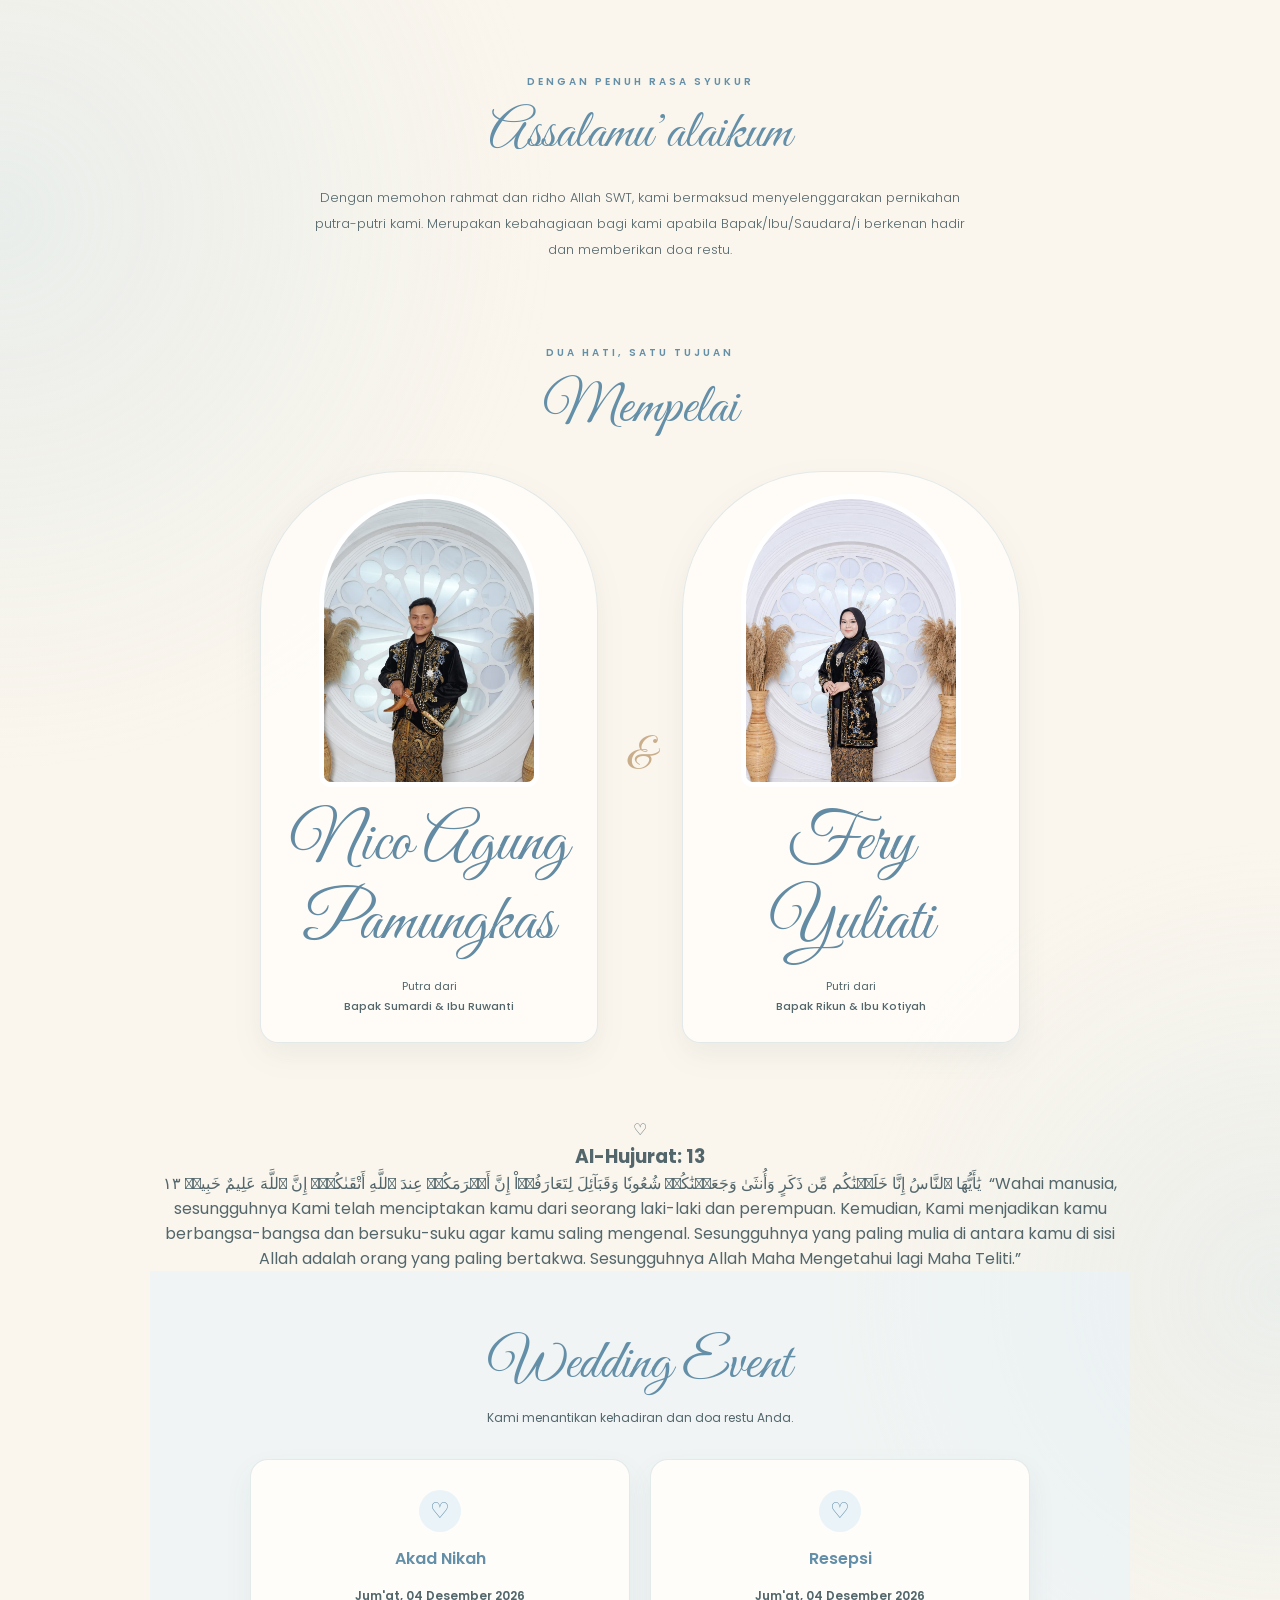
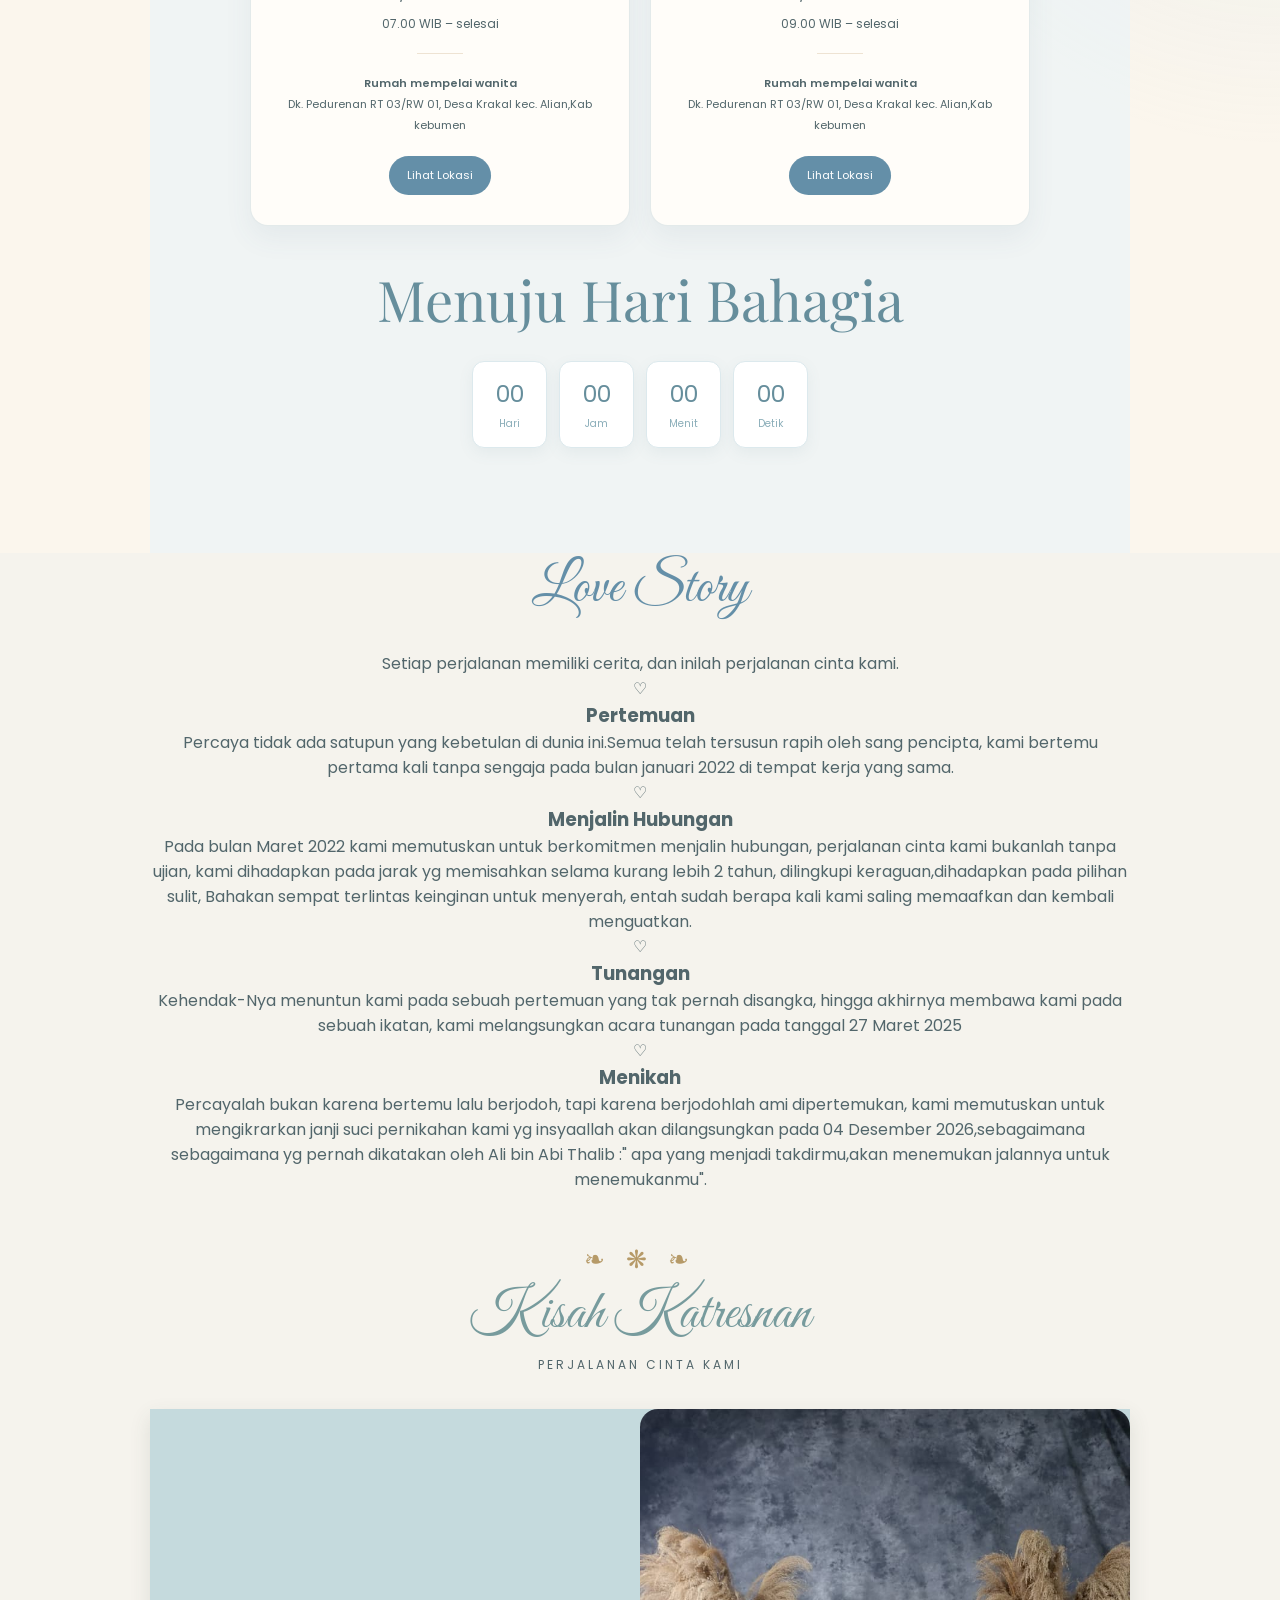
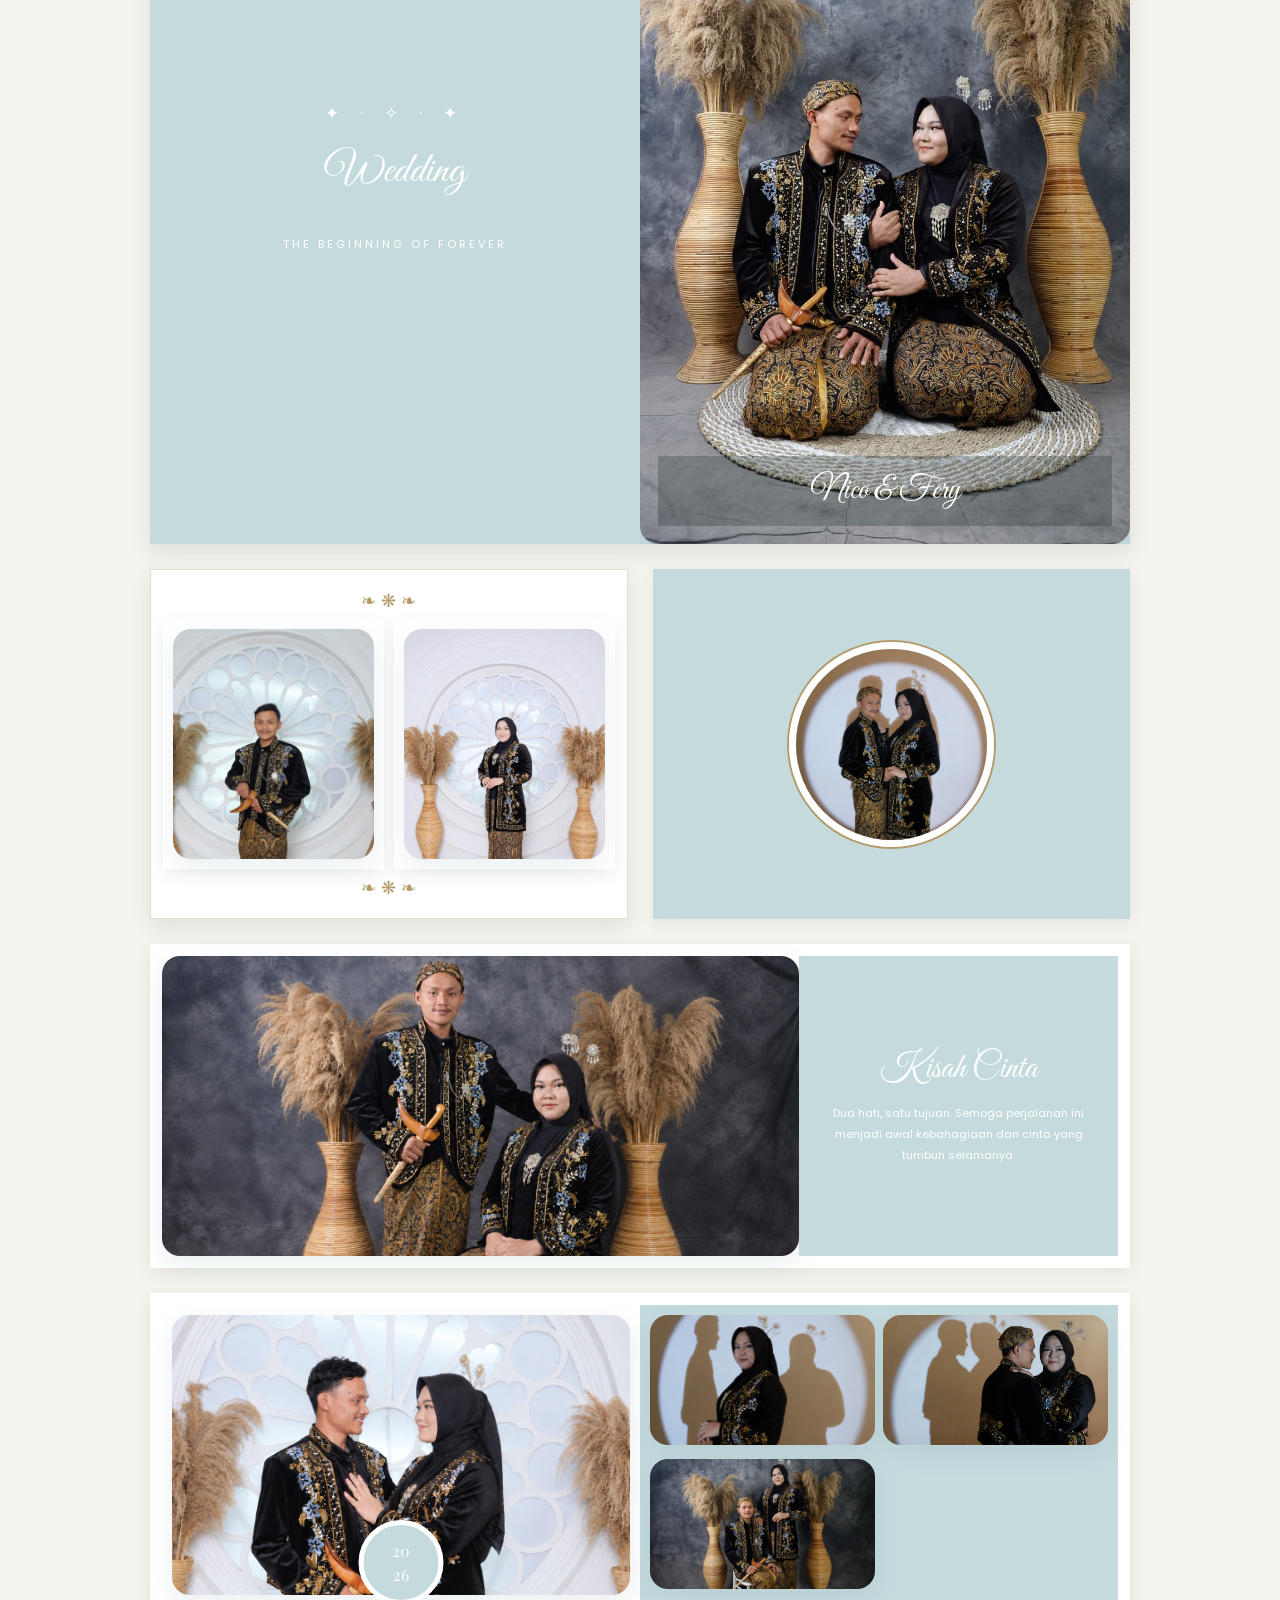
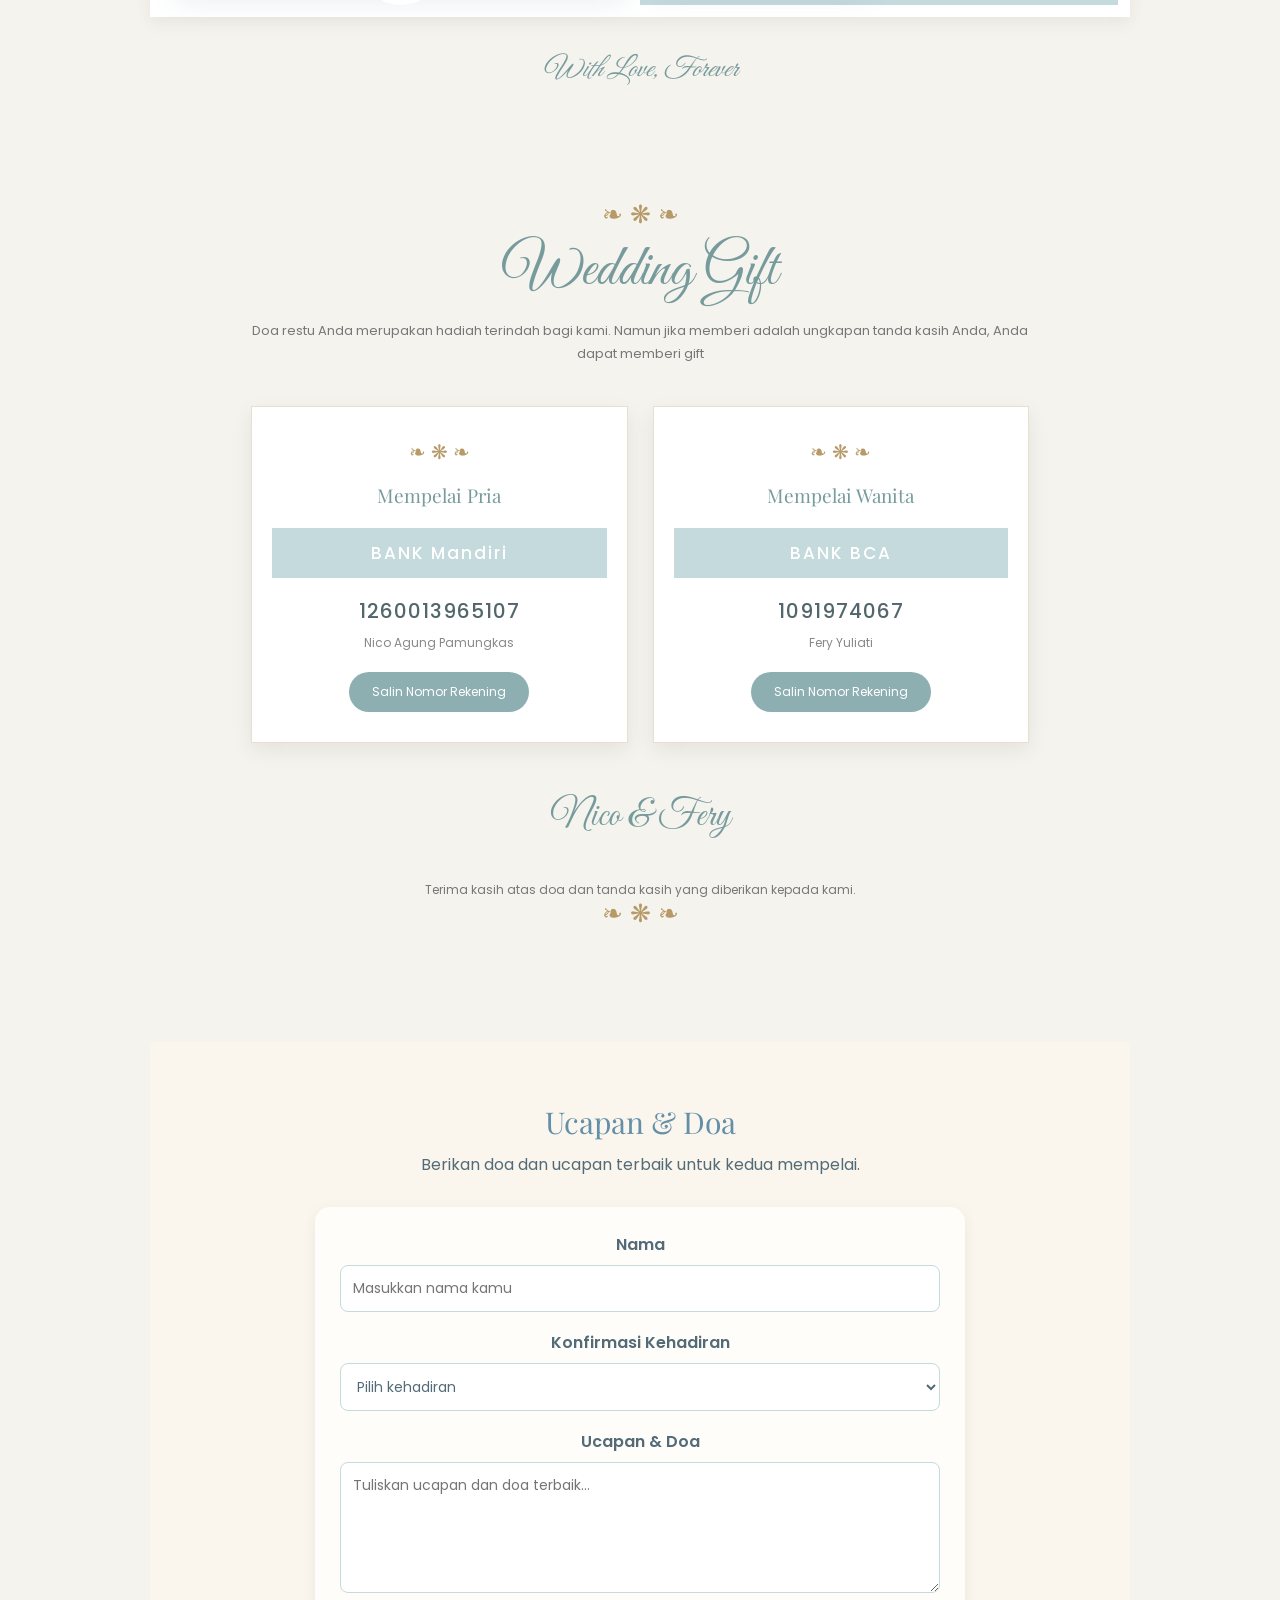
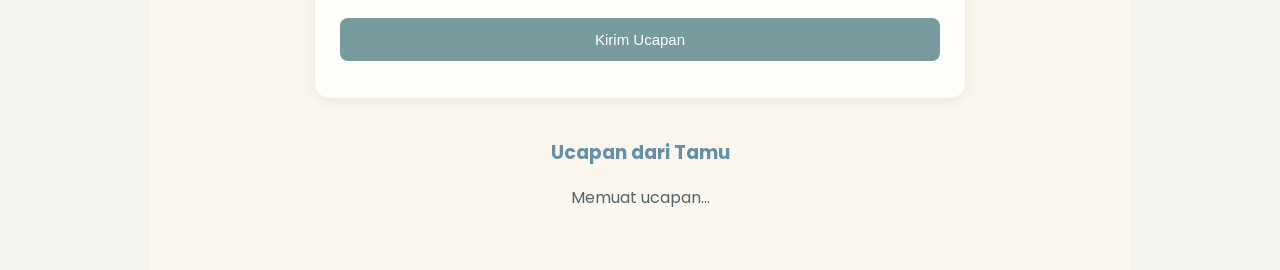
==== halaman-kedua.html @ 581baa86 "Update halaman-kedua.html" ====
<!DOCTYPE html>
<html lang="id">
<head>
  <meta charset="UTF-8">
  <meta name="viewport" content="width=device-width, initial-scale=1.0">
  <title>Detail Pernikahan | Nico & Fery</title>

  <link rel="preconnect" href="https://fonts.googleapis.com">
  <link rel="preconnect" href="https://fonts.gstatic.com" crossorigin>
  <link href="https://fonts.googleapis.com/css2?family=Great+Vibes&family=Montserrat:wght@300;400;500;600&display=swap" rel="stylesheet">

  <link rel="stylesheet" href="style.css">
  </head>
  <body>
<main class="details-page">
    <section class="intro section-card">
      <p class="eyebrow">DENGAN PENUH RASA SYUKUR</p>
      <h1>Assalamu’alaikum</h1>
      <p class="intro-text">
        Dengan memohon rahmat dan ridho Allah SWT, kami bermaksud
        menyelenggarakan pernikahan putra-putri kami. Merupakan kebahagiaan
        bagi kami apabila Bapak/Ibu/Saudara/i berkenan hadir dan memberikan doa restu.
      </p>
    </section>
    <!-- Profil mempelai -->
    <section class="couple-section">
      <p class="eyebrow">DUA HATI, SATU TUJUAN</p>
      <h2>Mempelai</h2>

      <div class="couple-grid">
        <article class="person-card">
          <img class="person-photo" src="foto-1.jpeg" alt="Foto mempelai wanita">
          <h1 class="couple-title fade-in">
              Nico Agung Pamungkas
          </h1>
          <p class="parents">Putra dari<br><strong>Bapak Sumardi &amp; Ibu Ruwanti</strong></p>
        </article>

        <div class="ampersand" aria-hidden="true">&amp;</div>

        <article class="person-card">
          <img class="person-photo" src="foto-2.jpeg" alt="Foto mempelai wanita">
          <h1 class="couple-title fade-in">
              Fery Yuliati
          </h1>
          <p class="parents">Putri dari<br><strong>Bapak Rikun &amp; Ibu Kotiyah</strong></p>
        </article>
      </div>
    </section>
    <section>
      <div class="story-dot">♡</div>
      <div class="story-content">
        <h3>Al-Hujurat: 13</h3>
        <p>
          يَٰأَيُّهَا ٱلنَّاسُ إِنَّا خَلَقۡنَٰكُم مِّن ذَكَرٍ وَأُنثَىٰ وَجَعَلۡنَٰكُمۡ شُعُوبٗا وَقَبَآئِلَ لِتَعَارَفُوۚاْ إِنَّ أَكۡرَمَكُمۡ عِندَ ٱللَّهِ أَتْقَىٰكُمۡۚ إِنَّ ٱللَّهَ عَلِيمٌ خَبِيرٞ ١٣
        ￼
          “Wahai manusia, sesungguhnya Kami telah menciptakan kamu
          dari seorang laki-laki dan perempuan. Kemudian, Kami menjadikan kamu 
          berbangsa-bangsa dan bersuku-suku agar kamu saling mengenal. 
          Sesungguhnya yang paling mulia di antara kamu di sisi Allah
          adalah orang yang paling bertakwa.
          Sesungguhnya Allah Maha Mengetahui lagi Maha Teliti.”
        </p>
      </div>
    </section>
    <!-- Jadwal acara -->
    <section class="event-section">
      <h2>Wedding Event</h2>
      <p class="section-subtitle">Kami menantikan kehadiran dan doa restu Anda.</p>

      <div class="event-grid">
        <article class="event-card">
          <div class="event-icon" aria-hidden="true">♡</div>
          <h3>Akad Nikah</h3>
          <p class="event-date">Jum'at, 04 Desember 2026</p>
          <p class="event-time">07.00 WIB – selesai</p>
          <div class="event-divider"></div>
          <p class="event-place"><strong>Rumah mempelai wanita</strong><br>Dk. Pedurenan RT 03/RW 01, Desa Krakal kec. Alian,Kab kebumen</p>
          <a class="map-button" href="https://maps.app.goo.gl/77MaAvrqvL8PcsoE9" target="_blank" rel="noopener noreferrer">Lihat Lokasi</a>
        </article>

        <article class="event-card">
          <div class="event-icon" aria-hidden="true">♡</div>
          <h3>Resepsi</h3>
          <p class="event-date">Jum'at, 04 Desember 2026</p>
          <p class="event-time">09.00 WIB – selesai</p>
          <div class="event-divider"></div>
          <p class="event-place"><strong>Rumah mempelai wanita</strong><br>Dk. Pedurenan RT 03/RW 01, Desa Krakal kec. Alian,Kab kebumen</p>
          <a class="map-button" href="https://maps.app.goo.gl/77MaAvrqvL8PcsoE9" target="_blank" rel="noopener noreferrer">Lihat Lokasi</a>
        </article>
      </div>
      
<div class="countdown-section">

    <h2>Menuju Hari Bahagia</h2>

    <div class="countdown">

        <div class="countdown-box">
            <span id="days">00</span>
            <p>Hari</p>
        </div>

        <div class="countdown-box">
            <span id="hours">00</span>
            <p>Jam</p>
        </div>

        <div class="countdown-box">
            <span id="minutes">00</span>
            <p>Menit</p>
        </div>

        <div class="countdown-box">
            <span id="seconds">00</span>
            <p>Detik</p>
        </div>

    </div>

</div>
  </main>

<div class="petal-container">
    <span class="petal">✿</span>
    <span class="petal">❀</span>
    <span class="petal">✿</span>
    <span class="petal">❀</span>
    <span class="petal">✿</span>

</div>
<!-- LOVE STORY -->
<section class="love-story-section">   
<h2>Love Story</h2>    
<p class="love-story-subtitle">
        Setiap perjalanan memiliki cerita,
        dan inilah perjalanan cinta kami.    
</p>
    <div class="love-story-timeline">
        <article class="story-item">            
<div class="story-dot">♡</div>            
<div class="story-content">                
<h3>Pertemuan</h3>                              
<p>
                    Percaya tidak ada satupun yang kebetulan
                    di dunia ini.Semua telah tersusun rapih 
                    oleh sang pencipta, kami bertemu pertama 
                    kali tanpa sengaja pada bulan januari 2022
                    di tempat kerja yang sama.
</p>            
</div>        
</article>
        <article class="story-item">            
<div class="story-dot">♡</div>            
<div class="story-content">                
<h3>Menjalin Hubungan</h3>                               
<p>
                    Pada bulan Maret 2022 kami memutuskan untuk berkomitmen
                    menjalin hubungan, perjalanan cinta kami bukanlah tanpa ujian, 
                    kami dihadapkan pada jarak yg memisahkan selama kurang lebih 2 tahun,
                    dilingkupi keraguan,dihadapkan pada pilihan sulit,
                    Bahakan sempat terlintas keinginan untuk menyerah, entah sudah berapa
                    kali kami saling memaafkan dan kembali menguatkan.
</p>            
</div>        
</article>
        <article class="story-item">            
<div class="story-dot">♡</div>            
<div class="story-content">                
<h3>Tunangan</h3>                               
<p>
                    Kehendak-Nya menuntun kami pada sebuah pertemuan yang 
                    tak pernah disangka, hingga akhirnya membawa kami pada sebuah 
                    ikatan, kami melangsungkan acara tunangan pada tanggal 27 Maret 2025
                                    
</p>            
</div>        
</article>
        <article class="story-item">            
<div class="story-dot">♡</div>            
<div class="story-content">                
<h3>Menikah</h3>                                
<p>
                    Percayalah bukan karena bertemu lalu berjodoh, tapi karena berjodohlah
                    ami dipertemukan, kami memutuskan untuk mengikrarkan janji suci pernikahan 
                    kami yg insyaallah akan dilangsungkan pada 04 Desember 2026,sebagaimana
                    sebagaimana yg pernah dikatakan oleh Ali bin Abi Thalib :" apa yang  
                    menjadi takdirmu,akan menemukan jalannya untuk menemukanmu".
</p>
</div>
</article>
</section>
    <meta charset="UTF-8">
    <meta name="viewport" content="width=device-width, initial-scale=1.0">

    <title>Galeri Pernikahan</title>

    <!-- Font -->
    <link rel="preconnect" href="https://fonts.googleapis.com">
    <link rel="preconnect" href="https://fonts.gstatic.com" crossorigin>
    <link href="https://fonts.googleapis.com/css2?family=Great+Vibes&family=Playfair+Display:wght@400;500;600&family=Poppins:wght@300;400;500&display=swap" rel="stylesheet">

    <style>
        * {
            margin: 0;
            padding: 0;
            box-sizing: border-box;
        }

        body {
            background: #f5f3ed;
            color: #52666b;
            font-family: 'Poppins', sans-serif;
        }

        .gallery-page {
            width: 100%;
            max-width: 1100px;
            margin: auto;
            padding: 55px 25px;
        }

        /* Judul halaman */

        .gallery-heading {
            text-align: center;
            margin-bottom: 35px;
        }

        .gallery-heading .ornament {
            color: #b69a68;
            font-size: 25px;
            letter-spacing: 7px;
        }

        .gallery-heading h1 {
            font-family: 'Great Vibes', cursive;
            font-size: 55px;
            font-weight: normal;
            color: #779b9d;
            margin: 8px 0;
        }

        .gallery-heading p {
            font-size: 12px;
            letter-spacing: 3px;
            text-transform: uppercase;
        }

        /* Ornamen gebyok sederhana */

        .gebyok-frame {
            position: relative;
            padding: 12px;
            background: #ffffff;
            border: 1px solid #e6ddcb;
            box-shadow: 0 8px 20px rgba(60, 70, 65, 0.10);
        }

        .gebyok-frame::before {
            content: "❧  ❋  ❧";
            display: block;
            text-align: center;
            color: #b69a68;
            padding: 5px;
            font-size: 18px;
        }

        .gebyok-frame::after {
            content: "❧  ❋  ❧";
            display: block;
            text-align: center;
            color: #b69a68;
            padding: 5px;
            font-size: 18px;
        }

        /* Bagian foto utama */

        .hero-gallery {
            display: grid;
            grid-template-columns: 1fr 1fr;
            gap: 0;
            margin-bottom: 25px;
            background: #c5dadd;
            box-shadow: 0 8px 20px rgba(60, 70, 65, 0.12);
        }

        .hero-text {
            min-height: 260px;
            padding: 30px;
            display: flex;
            flex-direction: column;
            justify-content: center;
            align-items: center;
            text-align: center;
            background: #c5dadd;
            position: relative;
            overflow: hidden;
        }

        .hero-text::before {
            content: "✦  ·  ✧  ·  ✦";
            color: white;
            font-size: 17px;
            letter-spacing: 8px;
            margin-bottom: 18px;
        }

        .hero-text h2 {
            font-family: 'Great Vibes', cursive;
            font-size: 43px;
            font-weight: normal;
            color: #ffffff;
        }

        .hero-text p {
            font-size: 11px;
            letter-spacing: 3px;
            color: #ffffff;
            margin-top: 10px;
        }

        .hero-photo {
            min-height: 260px;
            position: relative;
            overflow: hidden;
        }

        .hero-photo img {
            width: 100%;
            height: 100%;
            min-height: 260px;
            object-fit: cover;
            display: block;
        }

        .hero-photo .photo-caption {
            position: absolute;
            bottom: 18px;
            right: 18px;
            left: 18px;
            text-align: center;
            padding: 15px;
            color: white;
            background: rgba(30, 45, 40, 0.28);
        }

        .photo-caption h3 {
            font-family: 'Great Vibes', cursive;
            font-size: 32px;
            font-weight: normal;
        }

        /* Baris foto */

        .gallery-row {
            display: grid;
            grid-template-columns: 1fr 1fr;
            gap: 25px;
            margin-bottom: 25px;
        }

        .photo-pair {
            display: grid;
            grid-template-columns: 1fr 1fr;
            gap: 10px;
        }

        .photo-card {
            background: #ffffff;
            padding: 10px;
            box-shadow: 0 5px 15px rgba(60, 70, 65, 0.08);
            min-width: 0;
        }

        .photo-card img {
            display: block;
            width: 100%;
            height: 230px;
            object-fit: cover;
            cursor: pointer;
            transition: transform 0.3s ease;
        }

        .photo-card img:hover {
            transform: scale(1.025);
        }

        /* Foto lingkaran */

        .round-photo-section {
            background: #c5dadd;
            padding: 20px;
            display: flex;
            justify-content: center;
            align-items: center;
            min-height: 280px;
            box-shadow: 0 5px 15px rgba(60, 70, 65, 0.08);
        }

        .round-photo {
            width: 205px;
            height: 205px;
            border: 7px solid white;
            border-radius: 50%;
            overflow: hidden;
            box-shadow: 0 0 0 2px #b69a68;
        }

        .round-photo img {
            width: 100%;
            height: 100%;
            object-fit: cover;
            cursor: pointer;
        }

        /* Foto lebar dan teks */

        .wide-gallery {
            display: grid;
            grid-template-columns: 2fr 1fr;
            gap: 0;
            background: #ffffff;
            padding: 12px;
            margin-bottom: 25px;
            box-shadow: 0 5px 15px rgba(60, 70, 65, 0.08);
        }

        .wide-photo img {
            width: 100%;
            height: 300px;
            display: block;
            object-fit: cover;
            cursor: pointer;
        }

        .love-note {
            background: #c5dadd;
            padding: 25px 18px;
            display: flex;
            flex-direction: column;
            justify-content: center;
            align-items: center;
            text-align: center;
        }

        .love-note h2 {
            font-family: 'Great Vibes', cursive;
            font-size: 35px;
            font-weight: normal;
            color: white;
            margin-bottom: 12px;
        }

        .love-note p {
            color: #ffffff;
            font-size: 11px;
            line-height: 1.9;
        }

        /* Kolase foto bawah */

        .bottom-gallery {
            display: grid;
            grid-template-columns: 1fr 1fr;
            gap: 0;
            background: white;
            padding: 12px;
            box-shadow: 0 5px 15px rgba(60, 70, 65, 0.08);
        }

        .bottom-main-photo {
            position: relative;
            padding: 10px;
            min-width: 0;
        }

        .bottom-main-photo img {
            display: block;
            width: 100%;
            height: 280px;
            object-fit: cover;
            cursor: pointer;
        }

        .date-badge {
            position: absolute;
            bottom: 0;
            left: 50%;
            transform: translateX(-50%);
            width: 85px;
            height: 85px;
            background: #c5dadd;
            border: 5px solid white;
            border-radius: 50%;
            display: flex;
            justify-content: center;
            align-items: center;
            text-align: center;
            color: white;
            font-family: 'Playfair Display', serif;
            font-size: 16px;
            line-height: 1.5;
        }

        .photo-collage {
            display: grid;
            grid-template-columns: 1fr 1fr;
            grid-template-rows: 1fr 1fr;
            gap: 8px;
            padding: 10px;
            background: #c5dadd;
            min-width: 0;
        }

        .photo-collage img {
            width: 100%;
            height: 130px;
            object-fit: cover;
            display: block;
            cursor: pointer;
        }

        .photo-collage .collage-large {
            grid-column: span 2;
        }

        /* Tombol navigasi */

        .navigation {
            display: flex;
            justify-content: center;
            gap: 12px;
            margin-top: 35px;
            flex-wrap: wrap;
        }

        .navigation a {
            text-decoration: none;
            color: #ffffff;
            background: #7d9fa2;
            padding: 11px 23px;
            border-radius: 3px;
            font-size: 12px;
            transition: background 0.3s;
        }

        .navigation a:hover {
            background: #587d80;
        }

        .footer-note {
            text-align: center;
            font-family: 'Great Vibes', cursive;
            font-size: 28px;
            color: #779b9d;
            margin-top: 35px;
        }

        /* Tampilan foto besar ketika diklik */

        .lightbox {
            display: none;
            position: fixed;
            inset: 0;
            z-index: 999;
            background: rgba(20, 25, 25, 0.9);
            justify-content: center;
            align-items: center;
            padding: 20px;
        }

        .lightbox.active {
            display: flex;
        }

        .lightbox img {
            max-width: 90%;
            max-height: 85vh;
            object-fit: contain;
            border: 4px solid white;
        }

        .lightbox-close {
            position: absolute;
            top: 20px;
            right: 25px;
            color: white;
            font-size: 35px;
            cursor: pointer;
            background: none;
            border: none;
        }

        /* Tampilan HP */

        @media (max-width: 650px) {
            .gallery-page {
                padding: 30px 14px;
            }

            .gallery-heading h1 {
                font-size: 43px;
            }

            .hero-gallery {
                grid-template-columns: 1fr;
            }

            .hero-text {
                min-height: 180px;
            }

            .hero-photo,
            .hero-photo img {
                min-height: 250px;
                height: 250px;
            }

            .gallery-row {
                grid-template-columns: 1fr;
                gap: 18px;
            }

            .photo-card img {
                height: 190px;
            }

            .round-photo-section {
                min-height: 250px;
            }

            .round-photo {
                width: 175px;
                height: 175px;
            }

            .wide-gallery {
                grid-template-columns: 1fr;
            }

            .wide-photo img {
                height: 240px;
            }

            .love-note {
                min-height: 180px;
            }

            .bottom-gallery {
                grid-template-columns: 1fr;
            }

            .bottom-main-photo img {
                height: 240px;
            }

            .photo-collage img {
                height: 120px;
            }
        }
        
/* FOTO GALERI AESTHETIC */

.gallery-page img {
    border-radius: 18px;
    box-shadow: 0 8px 25px rgba(90, 130, 145, 0.12);
    transition: transform 0.5s ease,
                box-shadow 0.5s ease;
}

.gallery-page img:hover {
    transform: scale(1.03);
    box-shadow: 0 12px 30px rgba(90, 130, 145, 0.20);
}

    </style>

    <main class="gallery-page">

        <!-- Judul galeri -->
        <header class="gallery-heading">
            <div class="ornament">❧ ❋ ❧</div>
            <h1>Kisah Katresnan</h1>
            <p>Perjalanan cinta kami</p>
        </header>

        <!-- Foto utama -->
        <section class="hero-gallery">
            <div class="hero-text">
                <h2>Wedding</h2>
                <p>THE BEGINNING OF FOREVER</p>
            </div>

            <div class="hero-photo">
                <img src="foto-utama.jpeg"
                     alt="Foto utama pasangan">

                <div class="photo-caption">
                    <h3>Nico & Fery</h3>
                </div>
            </div>
        </section>

        <!-- Baris foto dan foto lingkaran -->
        <section class="gallery-row">

            <div class="gebyok-frame">
                <div class="photo-pair">
                    <div class="photo-card">
                        <img src="foto-1.jpeg"
                             alt="Foto pasangan pertama">
                    </div>

                    <div class="photo-card">
                        <img src="foto-2.jpeg"
                             alt="Foto pasangan kedua">
                    </div>
                </div>
            </div>

            <div class="round-photo-section">
                <div class="round-photo">
                    <img src="foto-3.jpeg"
                         alt="Foto pasangan dalam bingkai bulat">
                </div>
            </div>

        </section>

        <!-- Foto lebar dan cerita -->
        <section class="wide-gallery">

            <div class="wide-photo">
                <img src="foto-4.jpeg"
                     alt="Momen romantis pasangan">
            </div>

            <div class="love-note">
                <h2>Kisah Cinta</h2>
                <p>
                    Dua hati, satu tujuan.
                    Semoga perjalanan ini menjadi
                    awal kebahagiaan dan cinta
                    yang tumbuh selamanya.
                </p>
            </div>

        </section>

        <!-- Kolase bagian bawah -->
        <section class="bottom-gallery">

            <div class="bottom-main-photo">
                <img src="foto-5.png"
                     alt="Foto kenangan pasangan"
                     class="zoomable">

                <div class="date-badge">
                    20<br>26
                </div>
            </div>

            <div class="photo-collage">
                <img src="foto-6.jpeg"
                     alt="Kolase foto satu"
                     class="zoomable">

                <img src="foto-9.jpeg"
                     alt="Kolase foto dua">

                <img src="foto-10.jpeg"
                     alt="Kolase foto tiga">
            </div>

        </section>

        <footer class="footer-note">
            With Love, Forever
        </footer>

    </main>

    <!-- Tampilan foto besar -->
    <div class="lightbox" id="lightbox">
        <button class="lightbox-close"
                id="closeLightbox"
                aria-label="Tutup foto">&times;</button>

        <img src="" alt="Foto diperbesar" id="lightboxImage">
    </div>

    <meta charset="UTF-8">
    <meta name="viewport" content="width=device-width, initial-scale=1.0">

    <title>Wedding Gift</title>

    <link rel="preconnect" href="https://fonts.googleapis.com">
    <link rel="preconnect" href="https://fonts.gstatic.com" crossorigin>

    <link href="https://fonts.googleapis.com/css2?family=Great+Vibes&family=Playfair+Display:wght@400;500;600&family=Poppins:wght@300;400;500&display=swap" rel="stylesheet">

    <style>
        * {
            margin: 0;
            padding: 0;
            box-sizing: border-box;
        }

        body {
            background: #f5f3ed;
            font-family: 'Poppins', sans-serif;
            color: #52666b;
        }

        .gift-page {
            max-width: 850px;
            margin: auto;
            padding: 60px 20px;
            min-height: 100vh;
        }

        .gift-heading {
            text-align: center;
            margin-bottom: 40px;
        }

        .ornament {
            color: #b69a68;
            font-size: 25px;
            margin-bottom: 10px;
        }

        .gift-heading h1 {
            font-family: 'Great Vibes', cursive;
            font-size: 58px;
            font-weight: normal;
            color: #779b9d;
        }

        .gift-heading p {
            font-size: 13px;
            line-height: 1.8;
            margin-top: 12px;
            color: #777;
        }

        .gift-container {
            display: grid;
            grid-template-columns: 1fr 1fr;
            gap: 25px;
        }

        .gift-card {
            background: white;
            padding: 30px 20px;
            text-align: center;
            border: 1px solid #e8dfcf;
            box-shadow: 0 7px 20px rgba(0,0,0,0.07);
            position: relative;
        }

        .gift-card::before {
            content: "❧  ❋  ❧";
            color: #b69a68;
            display: block;
            font-size: 20px;
            margin-bottom: 15px;
        }

        .gift-card h2 {
            font-family: 'Playfair Display', serif;
            font-size: 19px;
            font-weight: normal;
            color: #779b9d;
            margin-bottom: 20px;
        }

        .bank-name {
            background: #c5dadd;
            padding: 12px;
            margin-bottom: 18px;
            color: white;
            font-size: 17px;
            font-weight: 500;
            letter-spacing: 2px;
        }

        .account-number {
            font-size: 20px;
            font-weight: 500;
            letter-spacing: 1px;
            margin-bottom: 8px;
            color: #52666b;
        }

        .account-owner {
            font-size: 12px;
            color: #888;
            margin-bottom: 20px;
        }

        .copy-button {
            border: none;
            background: #8eafb2;
            color: white;
            padding: 11px 23px;
            border-radius: 25px;
            font-size: 12px;
            font-family: 'Poppins', sans-serif;
            cursor: pointer;
            transition: 0.3s;
        }

        .copy-button:hover {
            background: #668d91;
            transform: translateY(-2px);
        }

        .thank-you {
            text-align: center;
            margin-top: 40px;
            line-height: 1.8;
        }

        .thank-you h2 {
            font-family: 'Great Vibes', cursive;
            font-size: 38px;
            color: #779b9d;
            font-weight: normal;
        }

        .thank-you p {
            font-size: 12px;
            color: #777;
        }

        .navigation {
            display: flex;
            justify-content: center;
            gap: 12px;
            margin-top: 35px;
            flex-wrap: wrap;
        }

        .navigation a {
            text-decoration: none;
            background: #8eafb2;
            color: white;
            padding: 11px 22px;
            border-radius: 25px;
            font-size: 12px;
            transition: 0.3s;
        }

        .navigation a:hover {
            background: #668d91;
        }

        @media (max-width: 600px) {
            .gift-container {
                grid-template-columns: 1fr;
            }

            .gift-heading h1 {
                font-size: 48px;
            }

            .gift-page {
                padding: 40px 18px;
            }
        }
    </style>

    <main class="gift-page">

        <header class="gift-heading">
            <div class="ornament">❧ ❋ ❧</div>

            <h1>Wedding Gift</h1>

            <p>
                Doa restu Anda merupakan hadiah terindah
                bagi kami. Namun jika memberi adalah ungkapan tanda kasih Anda,
                Anda dapat memberi gift
            </p>
        </header>

        <section class="gift-container">

            <!-- Rekening Mempelai Wanita -->
            <div class="gift-card">

                <h2>Mempelai Pria</h2>

                <div class="bank-name">
                    BANK Mandiri
                </div>

                <div class="account-number">
                    1260013965107
                </div>

                <div class="account-owner">
                    Nico Agung Pamungkas
                </div>

                <button class="copy-button"
                    onclick="copyAccount('1234567890', this)">
                    Salin Nomor Rekening
                </button>

            </div>

            <!-- Rekening Mempelai Pria -->
            <div class="gift-card">

                <h2>Mempelai Wanita</h2>

                <div class="bank-name">
                    BANK BCA
                </div>

                <div class="account-number">
                    1091974067
                </div>

                <div class="account-owner">
                    Fery Yuliati 
                </div>

                <button class="copy-button"
                    onclick="copyAccount('0987654321', this)">
                    Salin Nomor Rekening
                </button>

            </div>

        </section>

        <section class="thank-you">
            <h2>Nico & Fery</h2>

            <p>
                Terima kasih atas doa dan tanda kasih
                yang diberikan kepada kami.
            </p>

            <div class="ornament">❧ ❋ ❧</div>
        </section>
    </main>

    <script>
        function copyAccount(number, button) {

            navigator.clipboard.writeText(number)
                .then(function() {

                    button.textContent = "Berhasil Disalin!";

                    setTimeout(function() {
                        button.textContent = "Salin Nomor Rekening";
                    }, 2000);

                })
                .catch(function() {
                    alert("Nomor rekening: " + number);
                });

        }
    </script>

<!-- BAGIAN UCAPAN DAN DOA -->
<section class="ucapan-section" id="ucapan">

    <div class="ucapan-container">

        <h2>Ucapan & Doa</h2>

        <p class="ucapan-subtitle">
            Berikan doa dan ucapan terbaik untuk kedua mempelai.
        </p>

        <form id="formUcapan">

            <div class="form-group">
                <label for="namaUcapan">Nama</label>
                <input
                    type="text"
                    id="namaUcapan"
                    placeholder="Masukkan nama kamu"
                    maxlength="80"
                    required
                >
            </div>

            <div class="form-group">
                <label for="kehadiranUcapan">Konfirmasi Kehadiran</label>
                <select id="kehadiranUcapan" required>
                    <option value="">Pilih kehadiran</option>
                    <option value="Hadir">Hadir</option>
                    <option value="Tidak Hadir">Tidak Hadir</option>
                </select>
            </div>

            <div class="form-group">
                <label for="pesanUcapan">Ucapan & Doa</label>
                <textarea
                    id="pesanUcapan"
                    placeholder="Tuliskan ucapan dan doa terbaik..."
                    maxlength="500"
                    rows="5"
                    required
                ></textarea>
            </div>

            <button type="submit" id="tombolKirimUcapan">
                Kirim Ucapan
            </button>

            <p id="statusUcapan" aria-live="polite"></p>

        </form>

        <div class="daftar-ucapan">
            <h3>Ucapan dari Tamu</h3>
            <div id="daftarUcapan">
                <p>Memuat ucapan...</p>
            </div>
        </div>

    </div>
</section>
<audio id="weddingMusic" loop>
    <source src="lagu.mp3" type="audio/mpeg">
</audio>

<script src="script.js"></script>

<script>
    continueWeddingMusic();
</script>

<script type="module" src="ucapan.js"></script>

</body>
</html>
</body>
</html>
---- style.css ----
/* ===== Warna dan pengaturan dasar ===== */
:root {
  --blue: #a9cfe3;
  --blue-deep: #648fa8;
  --cream: #fbf6ed;
  --cream-dark: #eee3d3;
  --ink: #536b78;
  --white: #fffdf9;
}

* {
  box-sizing: border-box;
}

html, body {
  min-height: 100%;
  margin: 0;
}

body {
  font-family: "Montserrat", sans-serif;
  color: var(--ink);
  background: var(--cream);
}

/* ===== Latar halaman pembukaan ===== */
.cover {
  position: relative;
  display: grid;
  place-items: center;
  min-height: 100vh;
  padding: 32px 18px;
  overflow: hidden;
  background:
    radial-gradient(circle at 12% 18%, rgba(255,255,255,.78), transparent 26%),
    radial-gradient(circle at 88% 82%, rgba(255,255,255,.72), transparent 25%),
    linear-gradient(135deg, #dcecf4 0%, var(--blue) 48%, #e9e1d4 100%);
}

.invitation-card {
  position: relative;
  z-index: 1;
  width: min(100%, 440px);
  min-height: 620px;
  padding: 54px 28px 38px;
  display: flex;
  flex-direction: column;
  align-items: center;
  justify-content: center;
  text-align: center;
  background: rgba(255, 253, 249, .92);
  border: 1px solid rgba(255, 255, 255, .9);
  border-radius: 220px 220px 18px 18px;
  box-shadow: 0 20px 55px rgba(70, 105, 125, .16);
}

.eyebrow {
  margin: 0;
  font-size: 11px;
  font-weight: 600;
  letter-spacing: 4px;
  color: var(--blue-deep);
}

.small-flower {
  margin-top: 24px;
  color: #8ebbd2;
  font-size: 27px;
}

h1 {
  margin: 10px 0 12px;
  font-family: "Great Vibes", cursive;
  font-size: clamp(48px, 11vw, 66px);
  line-height: 1.2;
  font-weight: 400;
  color: #638ba3;
}

h1 span {
  color: #c9ae8c;
  font-size: .75em;
}

.divider {
  display: flex;
  align-items: center;
  gap: 10px;
  margin: 4px 0 24px;
  color: #c9ae8c;
  font-size: 12px;
}

.divider span {
  width: 42px;
  height: 1px;
  background: #d8c7b1;
}

.invitation-line {
  max-width: 270px;
  margin: 0;
  font-size: 12px;
  line-height: 1.8;
  font-weight: 300;
}

.guest-label {
  margin: 18px 0 5px;
  font-size: 11px;
  letter-spacing: 1px;
}

.guest-name {
  margin: 0;
  font-size: 15px;
  font-weight: 600;
  color: #648fa8;
}

.date-label {
  margin: 30px 0 5px;
  font-size: 10px;
  font-weight: 600;
  letter-spacing: 3px;
}

.date {
  margin: 0;
  font-size: 12px;
  letter-spacing: 1.5px;
  font-weight: 500;
}

.open-button {
  margin-top: 30px;
  padding: 13px 22px;
  border: 0;
  border-radius: 999px;
  background: var(--blue-deep);
  color: white;
  font-family: inherit;
  font-size: 11px;
  font-weight: 500;
  letter-spacing: .5px;
  cursor: pointer;
  box-shadow: 0 7px 18px rgba(100, 143, 168, .22);
  transition: transform .2s ease, background .2s ease;
}

.open-button:hover {
  background: #527b94;
  transform: translateY(-2px);
}

.open-button:focus-visible {
  outline: 3px solid #c9ae8c;
  outline-offset: 4px;
}

.open-button span {
  margin-right: 7px;
}

.footer-note {
  margin: 25px 0 0;
  color: #9b9b91;
  font-size: 9px;
  font-style: italic;
}

/* Dekorasi sederhana di luar kartu */
.ornament {
  position: center;
  color: rgba(255, 253, 249, .8);
  font-size: 120px;
  line-height: 1;
  user-select: none;
}

.ornament-top {
  top: 4%;
  left: 5%;
  transform: rotate(-20deg);
}

.ornament-bottom {
  right: 5%;
  bottom: 3%;
  transform: rotate(18deg);
}

/* Penyesuaian untuk layar HP */
@media (max-width: 480px) {
  .cover {
    padding: 18px 14px;
  }

  .invitation-card {
    min-height: 590px;
    padding: 48px 22px 30px;
    border-radius: 190px 190px 16px 16px;
  }

  .eyebrow {
    letter-spacing: 3px;
  }

  .ornament {
    font-size: 76px;
  }
}

 :root {
  --blue: #a9cfe3;
  --blue-deep: #648fa8;
  --blue-pale: #eaf4f8;
  --cream: #fbf6ed;
  --cream-deep: #eee3d3;
  --ink: #536b78;
  --white: #fffdf9;
}

* { box-sizing: border-box; }

html { scroll-behavior: smooth; }

body {
  margin: 0;
  font-family: "Montserrat", sans-serif;
  color: var(--ink);
  background: var(--cream);
}

.details-page {
  width: 100%;
  overflow: hidden;
  background:
    radial-gradient(circle at 0 10%, rgba(169, 207, 227, .22), transparent 24%),
    radial-gradient(circle at 100% 60%, rgba(169, 207, 227, .2), transparent 25%),
    var(--cream);
}

section {
  width: min(100% - 32px, 980px);
  margin: 0 auto;
  text-align: center;
}

.intro {
  padding: 74px 26px 42px;
}

.eyebrow {
  margin: 0 0 12px;
  color: var(--blue-deep);
  font-size: 10px;
  font-weight: 600;
  letter-spacing: 3px;
}

.intro h1 {
  margin: 0 0 18px;
  font-family: "Great Vibes", cursive;
  color: var(--blue-deep);
  font-size: clamp(38px, 7vw, 54px);
  font-weight: 400;
}

.intro-text {
  max-width: 660px;
  margin: 0 auto;
  font-size: 13px;
  line-height: 2;
  font-weight: 300;
}

.couple-section {
  padding: 40px 0 74px;
}

h2 {
  margin: 0 0 28px;
  color: var(--blue-deep);
  font-family: "Great Vibes", cursive;
  font-size: clamp(42px, 7vw, 56px);
  font-weight: 400;
}

.couple-grid {
  display: grid;
  grid-template-columns: minmax(0, 1fr) 48px minmax(0, 1fr);
  align-items: center;
  gap: 18px;
  max-width: 760px;
  margin: 0 auto;
}

.person-card {
  padding: 22px 18px 25px;
  border: 1px solid rgba(100, 143, 168, .18);
  border-radius: 140px 140px 18px 18px;
  background: rgba(255, 253, 249, .82);
  box-shadow: 0 12px 30px rgba(70, 105, 125, .08);
}

.person-photo {
  display: block;
  width: min(100%, 220px);
  aspect-ratio: 3 / 4;
  object-fit: cover;
  margin: 0 auto 18px;
  border-radius: 110px 110px 12px 12px;
  border: 5px solid white;
  background: var(--blue-pale);
}

.person-card h3 {
  margin: 0 0 7px;
  color: var(--blue-deep);
  font-family: "Great Vibes", cursive;
  font-size: clamp(27px, 4vw, 36px);
  font-weight: 400;
}

.person-role {
  margin: 0 0 15px;
  font-size: 10px;
  letter-spacing: 1.5px;
  text-transform: uppercase;
}

.parents {
  margin: 0;
  font-size: 11px;
  line-height: 1.9;
}

.parents strong { font-weight: 500; }

.ampersand {
  color: #c9ae8c;
  font-family: "Great Vibes", cursive;
  font-size: 44px;
}

.event-section {
  padding: 58px 0 70px;
  background: rgba(234, 244, 248, .62);
}

.event-section h2 { margin-bottom: 8px; }

.section-subtitle {
  margin: 0 0 30px;
  font-size: 12px;
  line-height: 1.8;
}

.event-grid {
  display: grid;
  grid-template-columns: repeat(2, minmax(0, 1fr));
  gap: 20px;
  max-width: 780px;
  margin: 0 auto;
}

.event-card {
  padding: 30px 22px;
  border: 1px solid rgba(100, 143, 168, .18);
  border-radius: 18px;
  background: var(--white);
  box-shadow: 0 12px 28px rgba(70, 105, 125, .07);
}

.event-icon {
  display: grid;
  place-items: center;
  width: 42px;
  height: 42px;
  margin: 0 auto 14px;
  border-radius: 50%;
  background: var(--blue-pale);
  color: var(--blue-deep);
  font-size: 22px;
}

.event-card h3 {
  margin: 0 0 16px;
  color: var(--blue-deep);
  font-size: 16px;
  font-weight: 600;
}

.event-date {
  margin: 0 0 8px;
  font-size: 12px;
  font-weight: 600;
}

.event-time {
  margin: 0;
  font-size: 12px;
  line-height: 1.8;
}

.event-divider {
  width: 46px;
  height: 1px;
  margin: 19px auto;
  background: var(--cream-deep);
}

.event-place {
  margin: 0 0 20px;
  font-size: 11px;
  line-height: 1.9;
}

.event-place strong { font-weight: 600; }

.map-button {
  display: inline-block;
  padding: 11px 18px;
  border-radius: 999px;
  background: var(--blue-deep);
  color: white;
  text-decoration: none;
  font-size: 11px;
  transition: background .2s ease, transform .2s ease;
}

.map-button:hover {
  background: #527b94;
  transform: translateY(-2px);
}

.sample-note {
  max-width: 700px;
  margin: 24px auto 0;
  color: #8d8e88;
  font-size: 10px;
  line-height: 1.8;
}

.page-footer {
  padding: 38px 18px 48px;
  text-align: center;
}

.page-footer p {
  margin: 0;
  font-size: 11px;
  line-height: 1.8;
}

.page-footer .footer-names {
  margin-top: 7px;
  color: var(--blue-deep);
  font-family: "Great Vibes", cursive;
  font-size: 34px;
}

/* Tampilan layar HP */
@media (max-width: 620px) {
  .intro { padding-top: 54px; }

  .couple-grid {
    grid-template-columns: 1fr;
    gap: 14px;
    max-width: 340px;
  }

  .person-card {
    padding: 22px 18px;
    border-radius: 150px 150px 18px 18px;
  }

  .person-photo { width: min(100%, 210px); }

  .ampersand {
    font-size: 32px;
    line-height: 1;
  }

  .event-grid {
    grid-template-columns: 1fr;
    max-width: 380px;
  }

  .event-card { padding: 28px 18px; }
}
.gallery-button-container {
    text-align: center;
    margin: 35px 0;
}

.gallery-button {
    display: inline-block;
    background-color: #8eafb2;
    color: white;
    padding: 13px 30px;
    border-radius: 30px;
    text-decoration: none;
    font-family: 'Poppins', sans-serif;
    font-size: 14px;
    transition: 0.3s;
    box-shadow: 0 4px 10px rgba(0, 0, 0, 0.12);
}


.gallery-button:hover {
    background-color: #668d91;
    transform: translateY(-3px);
}

        /* Tombol navigasi */

        .navigation {
            display: flex;
            justify-content: center;
            gap: 12px;
            margin-top: 35px;
            flex-wrap: wrap;
        }

        .navigation a {
            text-decoration: none;
            color: #ffffff;
            background: #7d9fa2;
            padding: 11px 23px;
            border-radius: 3px;
            font-size: 12px;
            transition: background 0.3s;
        }

        .navigation a:hover {
            background: #587d80;
        }

        
/* ANIMASI PEMBUKAAN */

@keyframes softFade {
    from {
        opacity: 0;
        transform: translateY(25px);
    }

    to {
        opacity: 1;
        transform: translateY(0);
    }
}

.fade-in {
    animation: softFade 1.5s ease forwards;
}

.fade-delay-1 {
    animation-delay: 0.3s;
}

.fade-delay-2 {
    animation-delay: 0.6s;
}

/* BUNGA JATUH */

.petal-container {
    position: fixed;
    inset: 0;
    overflow: hidden;
    pointer-events: none;
    z-index: 5;
}

.petal {
    position: absolute;
    top: -30px;
    color: #b7d0d9;
    font-size: 17px;
    opacity: 0;

    animation: petalFall 12s linear infinite;
}

.petal:nth-child(1) {
    left: 10%;
    animation-delay: 0s;
}

.petal:nth-child(2) {
    left: 30%;
    animation-delay: 3s;
}

.petal:nth-child(3) {
    left: 50%;
    animation-delay: 6s;
}

.petal:nth-child(4) {
    left: 70%;
    animation-delay: 2s;
}

.petal:nth-child(5) {
    left: 90%;
    animation-delay: 8s;
}

@keyframes petalFall {
    0% {
        transform: translateY(-30px) rotate(0deg);
        opacity: 0;
    }

    10% {
        opacity: 0.7;
    }

    90% {
        opacity: 0.7;
    }

    100% {
        transform: translateY(100vh) rotate(180deg);
        opacity: 0;
    }
}

/* COUNTDOWN */

.countdown-section {
    text-align: center;
    padding: 35px 15px;
}

.countdown-section h2 {
    font-family: 'Playfair Display', serif;
    color: #668e9c;
    font-weight: normal;
    margin-bottom: 25px;
}

.countdown {
    display: flex;
    justify-content: center;
    gap: 12px;
    flex-wrap: wrap;
}

.countdown-box {
    background: #ffffff;
    border: 1px solid #dce9ed;
    border-radius: 12px;
    width: 75px;
    padding: 15px 5px;
    box-shadow: 0 5px 15px rgba(90, 130, 145, 0.08);
}

.countdown-box span {
    font-size: 23px;
    color: #668e9c;
}

.countdown-box p {
    font-size: 10px;
    color: #8baeb9;
    margin: 5px 0 0;
}


/* TOMBOL MUSIK AESTHETIC */

.music-button {
    position: fixed;
    right: 20px;
    bottom: 20px;

    width: 50px;
    height: 50px;

    border: 1px solid #d6e5e9;
    border-radius: 50%;

    background: rgba(255, 255, 255, 0.95);
    color: #779eaa;

    font-size: 22px;
    cursor: default;

    box-shadow: 0 5px 18px rgba(90, 130, 145, 0.15);

    z-index: 999;

    transition: 0.3s;
}

.music-button:hover {
    background: #eaf3f6;
    transform: scale(1.08);
}

.music-button.music-playing {
    animation: musicSpin 5s linear infinite;
}

@keyframes musicSpin {
    from {
        transform: rotate(0deg);
    }

    to {
        transform: rotate(360deg);
    }
}

/* NAMA TAMU UNDANGAN */

.guest-section {
    text-align: center;
    margin: 25px auto;
    padding: 20px;
}

.guest-section p {
    font-family: 'Poppins', sans-serif;
    font-size: 12px;
    color: #8baeb9;
    line-height: 1.8;
}

.guest-section h2 {
    font-family: 'Playfair Display', serif;
    font-size: 24px;
    font-weight: normal;
    color: #668e9c;
    margin: 10px 0;
}

/* FOTO GALERI TIDAK BISA DIKLIK */
.gallery-page img {
    cursor: default !important;
    pointer-events: none;
}

/* HILANGKAN EFEK FOTO MEMBESAR */
.gallery-page img:hover {
    transform: none !important;
    box-shadow: 0 8px 25px rgba(90, 130, 145, 0.12) !important;
}

/* ==============================
   UCAPAN DAN DOA
============================== */

.ucapan-section {
    background: #fbf6ed;
    padding: 60px 20px;
}

.ucapan-container {
    max-width: 650px;
    margin: auto;
}

.ucapan-section h2 {
    color: #648fa8;
    text-align: center;
    font-family: 'Playfair Display', serif;
    font-size: 30px;
    margin-bottom: 10px;
}

.ucapan-subtitle {
    color: #536b78;
    text-align: center;
    margin-bottom: 30px;
}

#formUcapan {
    background: #fffdf9;
    padding: 25px;
    border-radius: 15px;
    box-shadow: 0 4px 15px rgba(0, 0, 0, 0.06);
}

.form-group {
    margin-bottom: 18px;
}

.form-group label {
    display: block;
    color: #536b78;
    margin-bottom: 8px;
    font-weight: 600;
}

.form-group input,
.form-group select,
.form-group textarea {
    width: 100%;
    padding: 12px;
    border: 1px solid #c5dadd;
    border-radius: 8px;
    background: #fff;
    color: #536b78;
    font-family: inherit;
    font-size: 14px;
}

.form-group textarea {
    resize: vertical;
}

#tombolKirimUcapan {
    width: 100%;
    padding: 13px;
    background: #779b9d;
    color: white;
    border: none;
    border-radius: 8px;
    cursor: pointer;
    font-size: 15px;
}

#tombolKirimUcapan:hover {
    background: #64888a;
}

#tombolKirimUcapan:disabled {
    opacity: 0.6;
    cursor: not-allowed;
}

#statusUcapan {
    text-align: center;
    margin-top: 12px;
    color: #536b78;
}

.daftar-ucapan {
    margin-top: 40px;
}

.daftar-ucapan h3 {
    color: #648fa8;
    margin-bottom: 18px;
    text-align: center;
}

.item-ucapan {
    background: #fffdf9;
    border: 1px solid #e5e8e4;
    border-radius: 10px;
    padding: 18px;
    margin-bottom: 15px;
    overflow-wrap: anywhere;
}

.item-ucapan strong {
    color: #648fa8;
}

.item-ucapan p {
    color: #536b78;
    margin-top: 10px;
    white-space: pre-wrap;
}

.item-ucapan small {
    color: #779b9d;
}
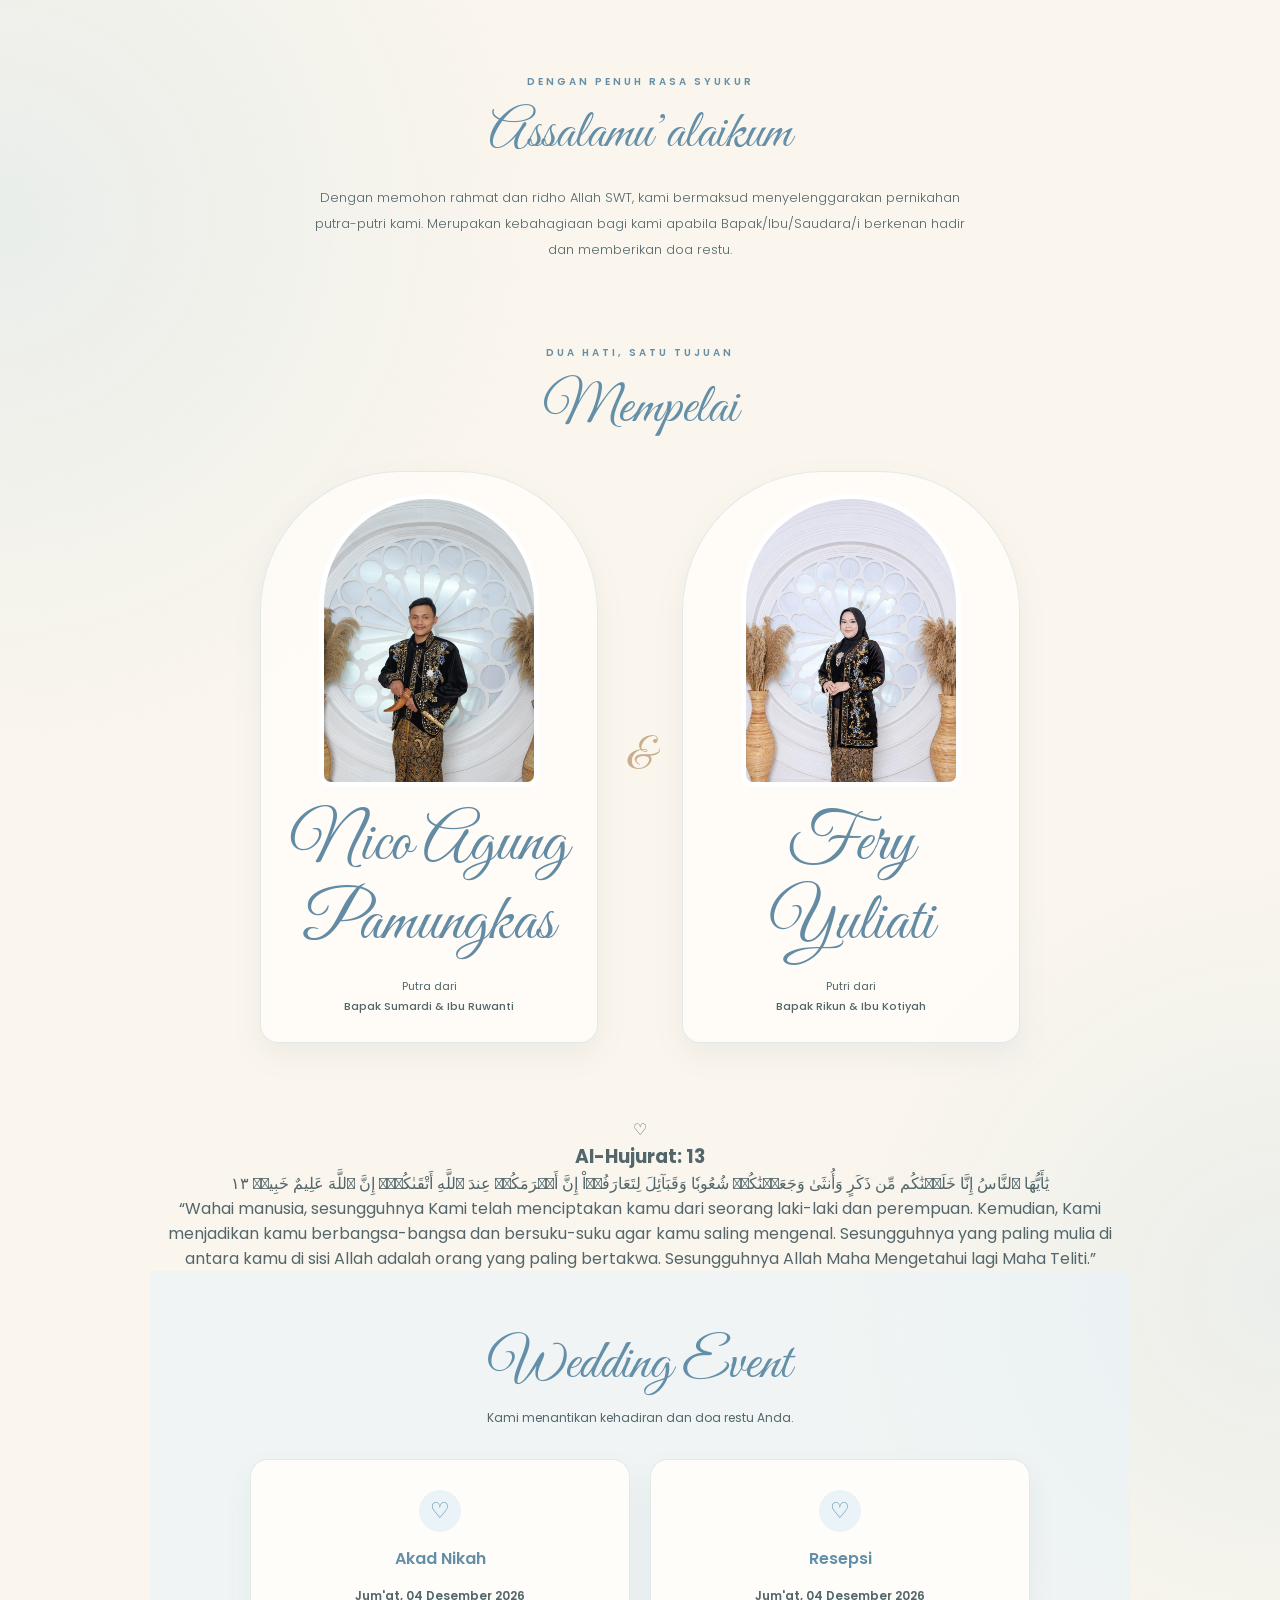
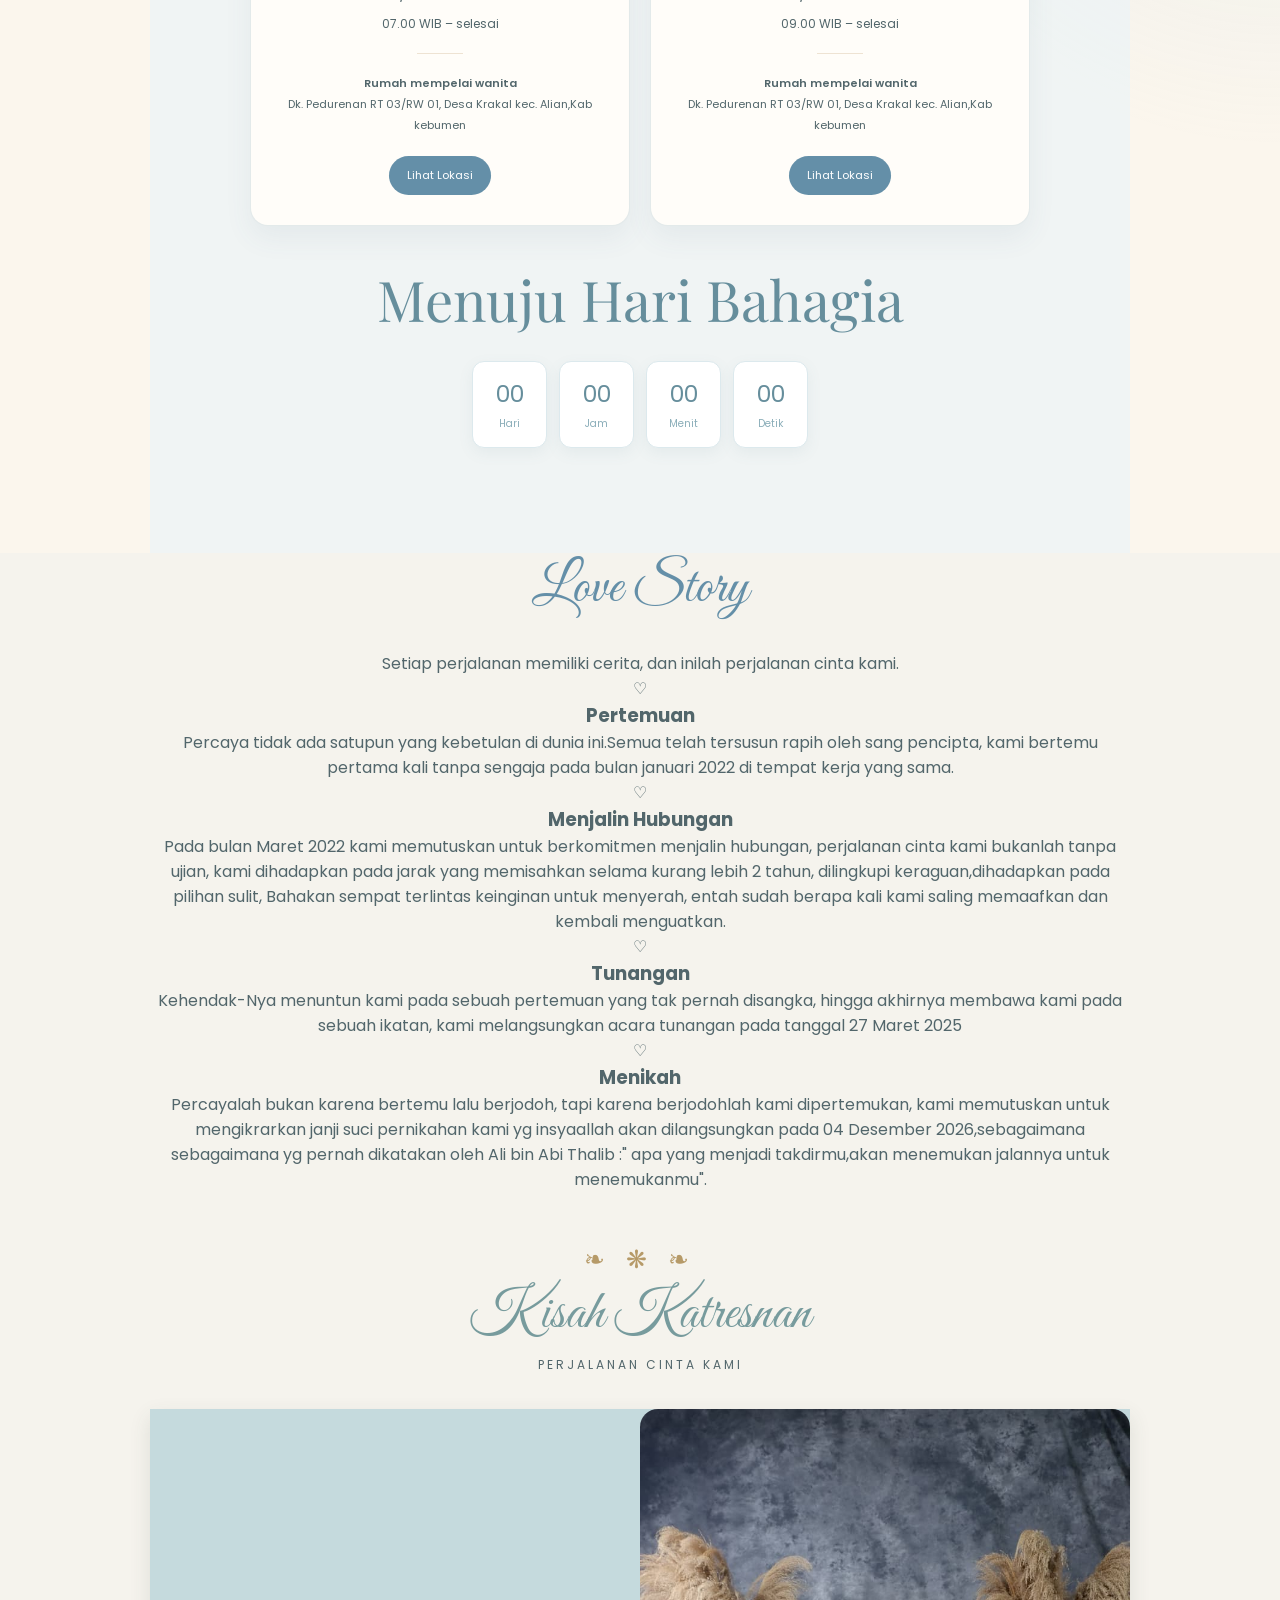
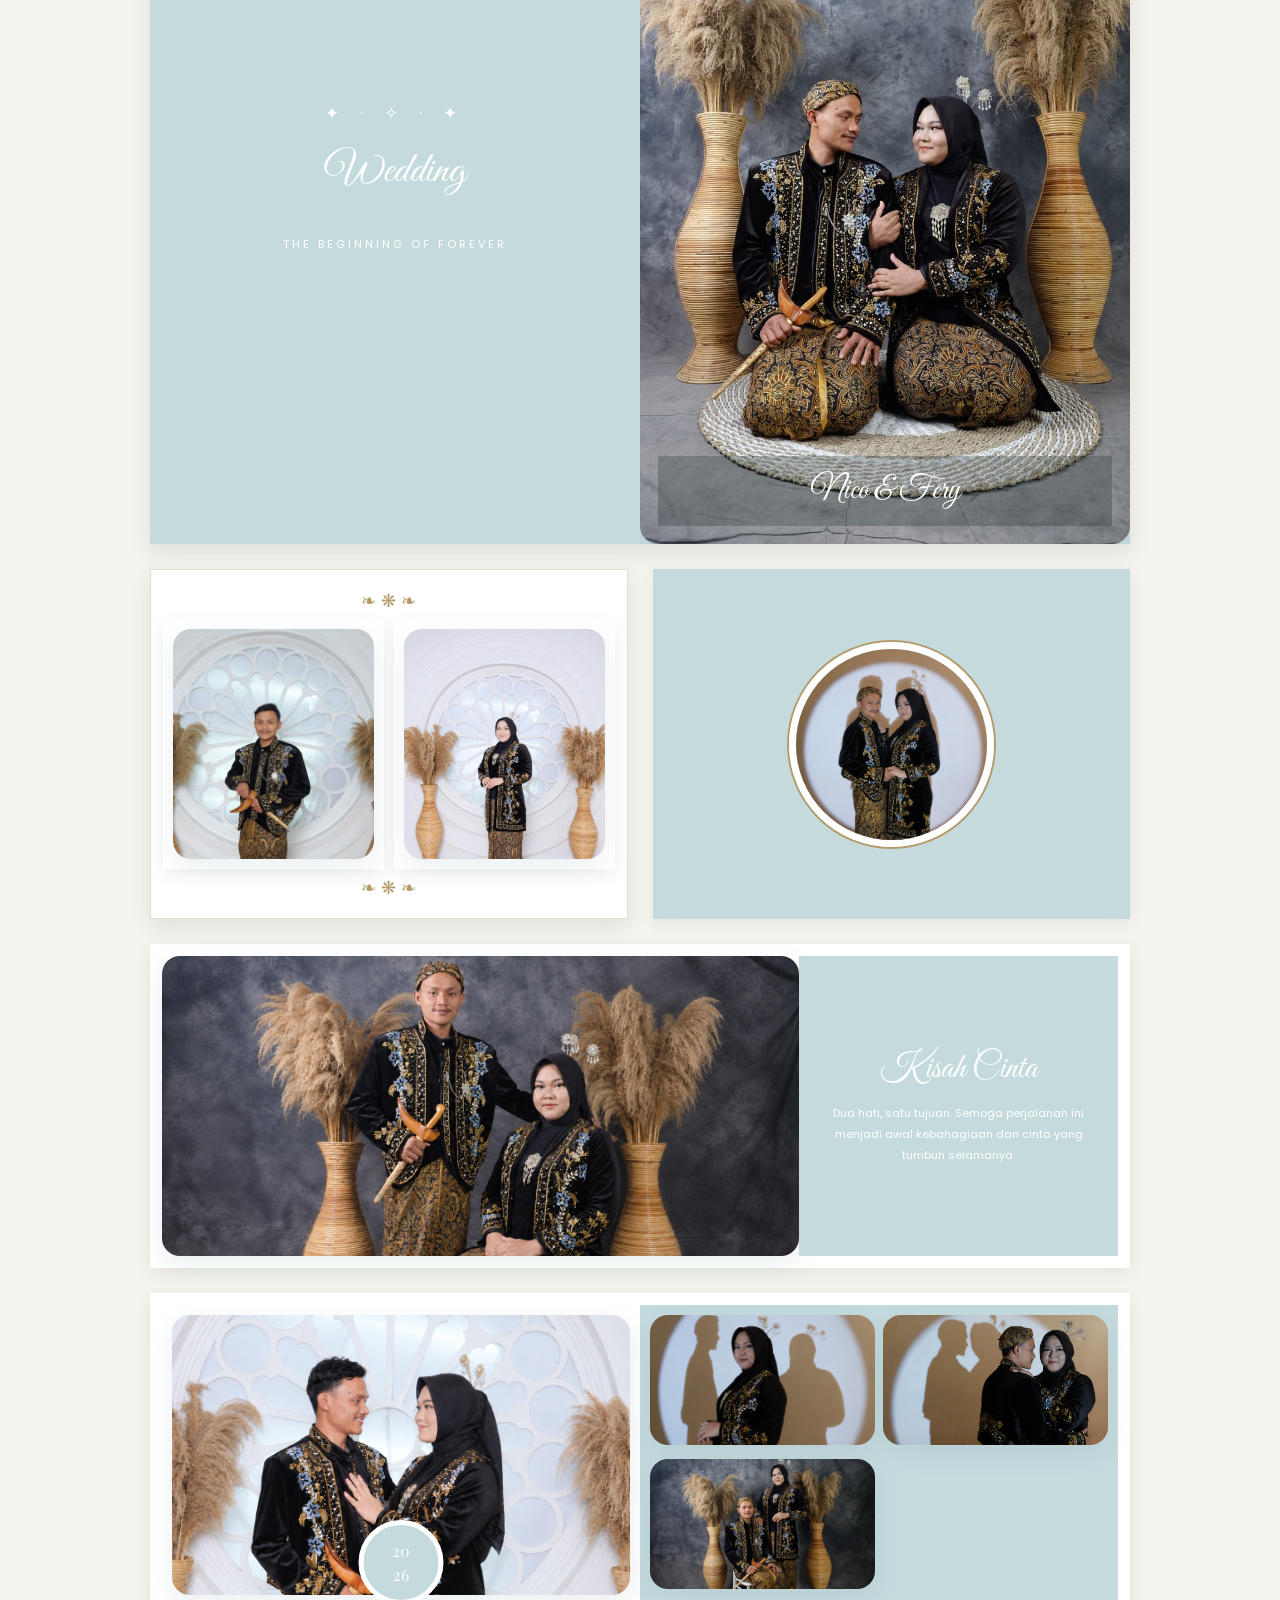
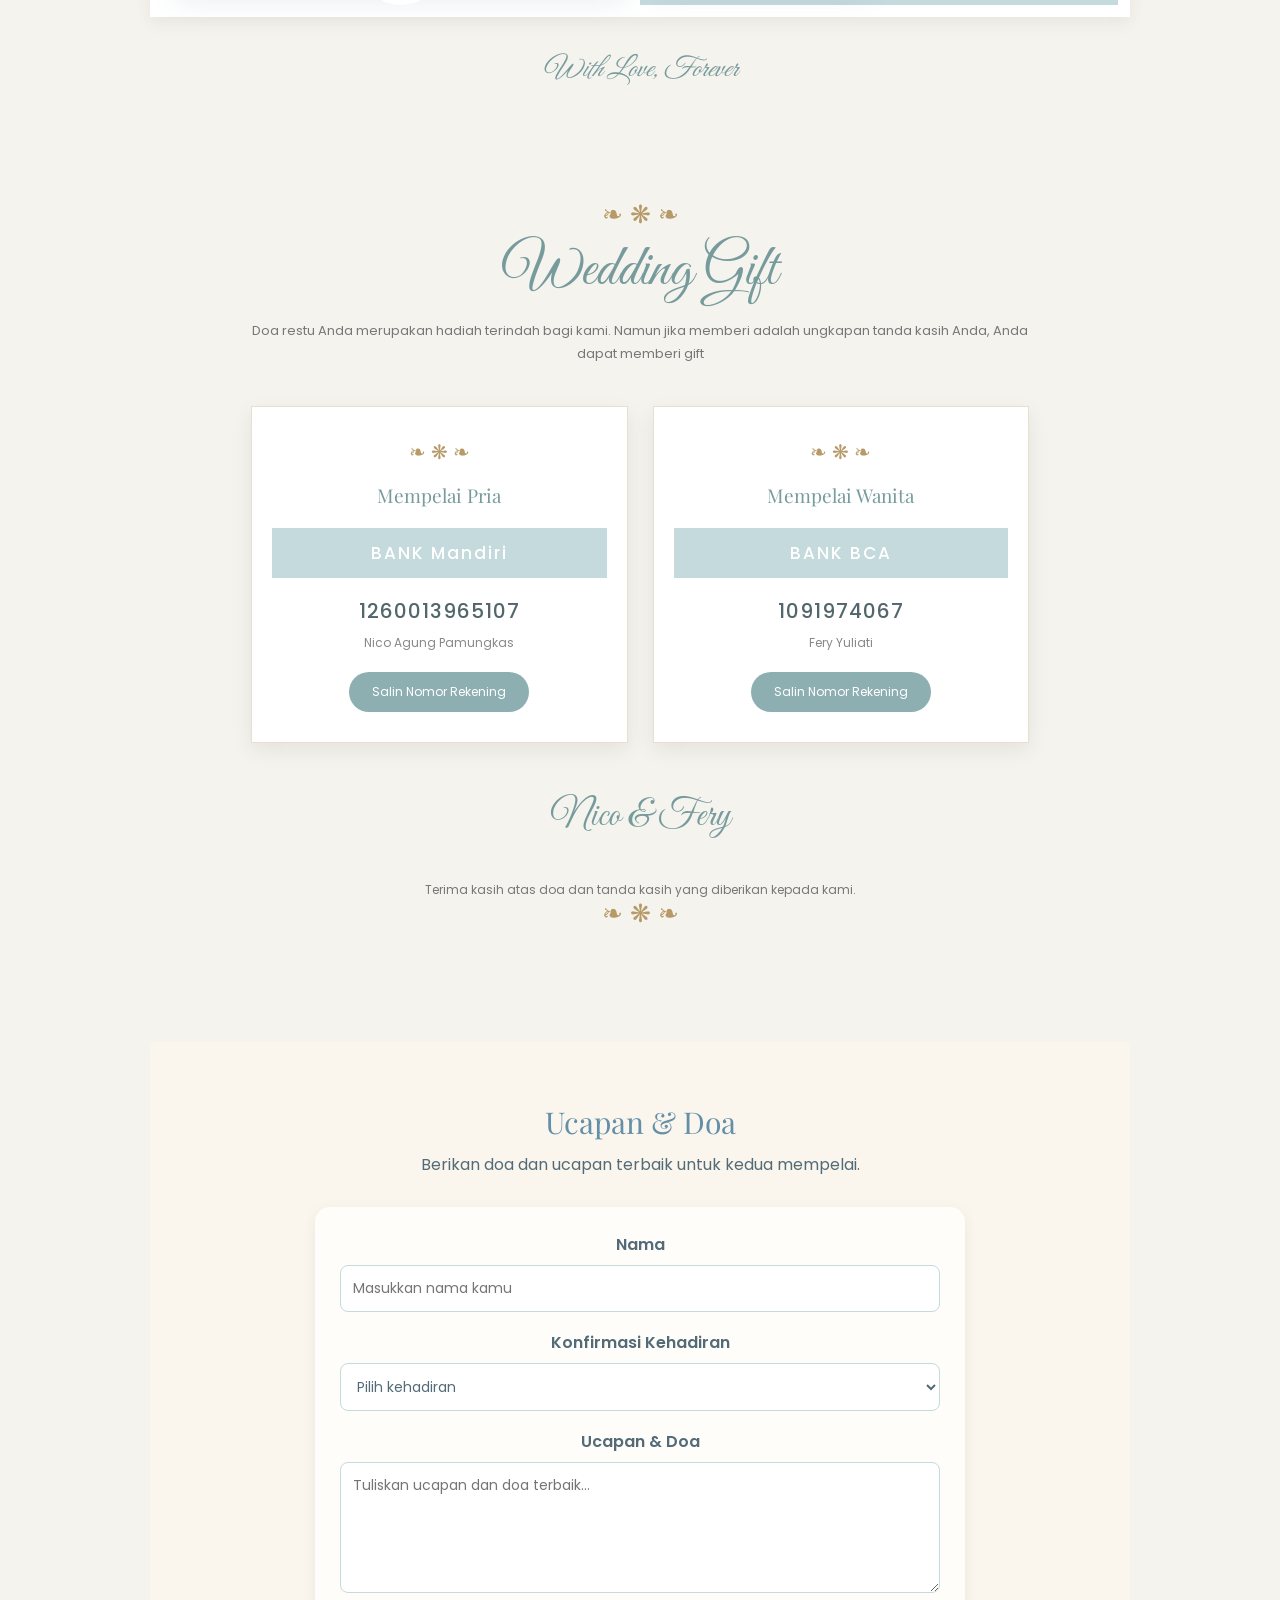
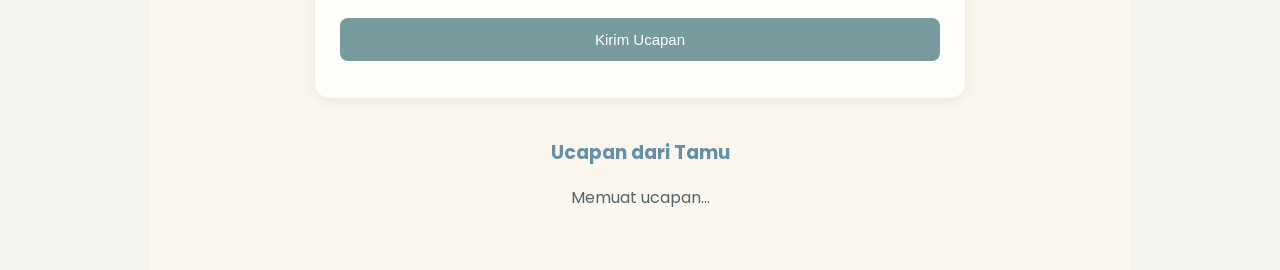
==== commit 548843f4: "Update halaman-kedua.html" ====
--- a/halaman-kedua.html
+++ b/halaman-kedua.html
@@ -53,13 +53,12 @@
         <h3>Al-Hujurat: 13</h3>
         <p>
           يَٰأَيُّهَا ٱلنَّاسُ إِنَّا خَلَقۡنَٰكُم مِّن ذَكَرٍ وَأُنثَىٰ وَجَعَلۡنَٰكُمۡ شُعُوبٗا وَقَبَآئِلَ لِتَعَارَفُوۚاْ إِنَّ أَكۡرَمَكُمۡ عِندَ ٱللَّهِ أَتْقَىٰكُمۡۚ إِنَّ ٱللَّهَ عَلِيمٌ خَبِيرٞ ١٣
-        ￼
-          “Wahai manusia, sesungguhnya Kami telah menciptakan kamu
+        <p>“Wahai manusia, sesungguhnya Kami telah menciptakan kamu
           dari seorang laki-laki dan perempuan. Kemudian, Kami menjadikan kamu 
           berbangsa-bangsa dan bersuku-suku agar kamu saling mengenal. 
           Sesungguhnya yang paling mulia di antara kamu di sisi Allah
           adalah orang yang paling bertakwa.
-          Sesungguhnya Allah Maha Mengetahui lagi Maha Teliti.”
+          Sesungguhnya Allah Maha Mengetahui lagi Maha Teliti.”</p>
         </p>
       </div>
     </section>
@@ -157,7 +156,7 @@
 <p>
                     Pada bulan Maret 2022 kami memutuskan untuk berkomitmen
                     menjalin hubungan, perjalanan cinta kami bukanlah tanpa ujian, 
-                    kami dihadapkan pada jarak yg memisahkan selama kurang lebih 2 tahun,
+                    kami dihadapkan pada jarak yang memisahkan selama kurang lebih 2 tahun,
                     dilingkupi keraguan,dihadapkan pada pilihan sulit,
                     Bahakan sempat terlintas keinginan untuk menyerah, entah sudah berapa
                     kali kami saling memaafkan dan kembali menguatkan.
@@ -182,7 +181,7 @@
 <h3>Menikah</h3>                                
 <p>
                     Percayalah bukan karena bertemu lalu berjodoh, tapi karena berjodohlah
-                    ami dipertemukan, kami memutuskan untuk mengikrarkan janji suci pernikahan 
+                    kami dipertemukan, kami memutuskan untuk mengikrarkan janji suci pernikahan 
                     kami yg insyaallah akan dilangsungkan pada 04 Desember 2026,sebagaimana
                     sebagaimana yg pernah dikatakan oleh Ali bin Abi Thalib :" apa yang  
                     menjadi takdirmu,akan menemukan jalannya untuk menemukanmu".
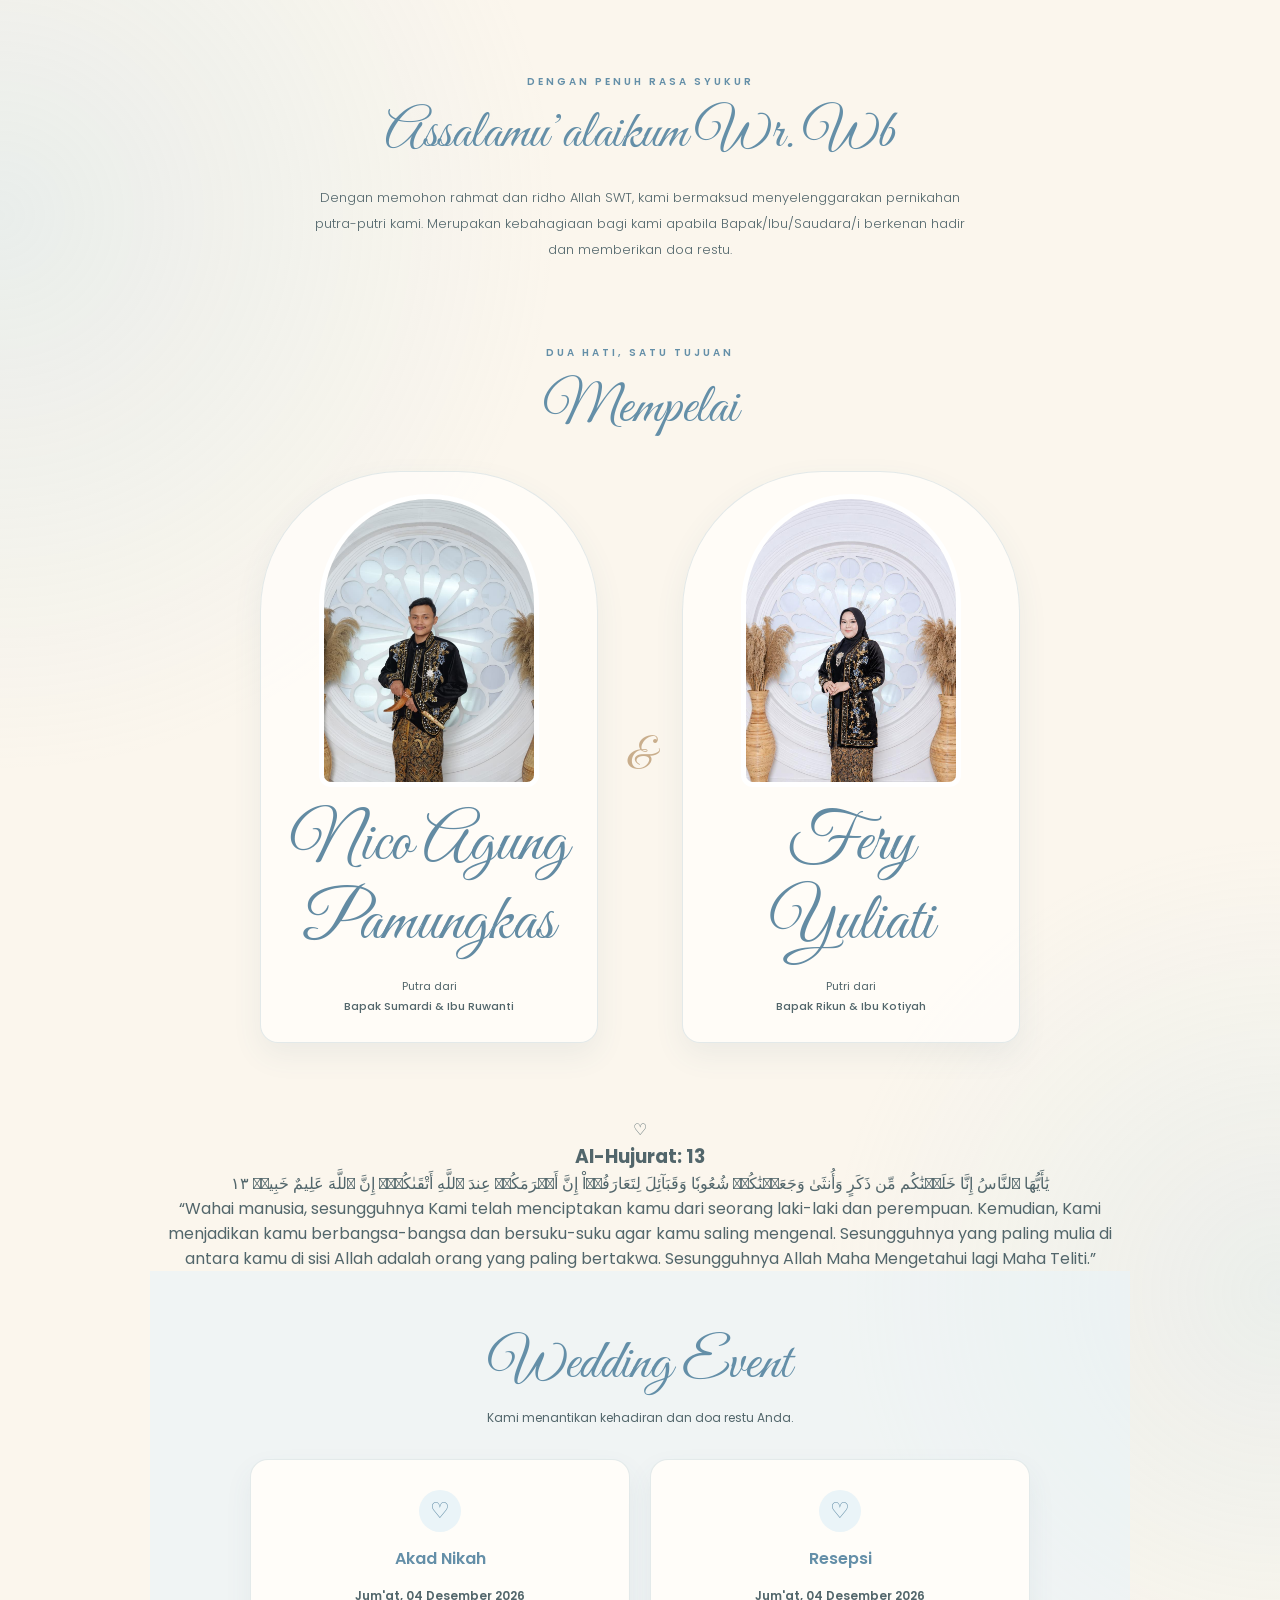
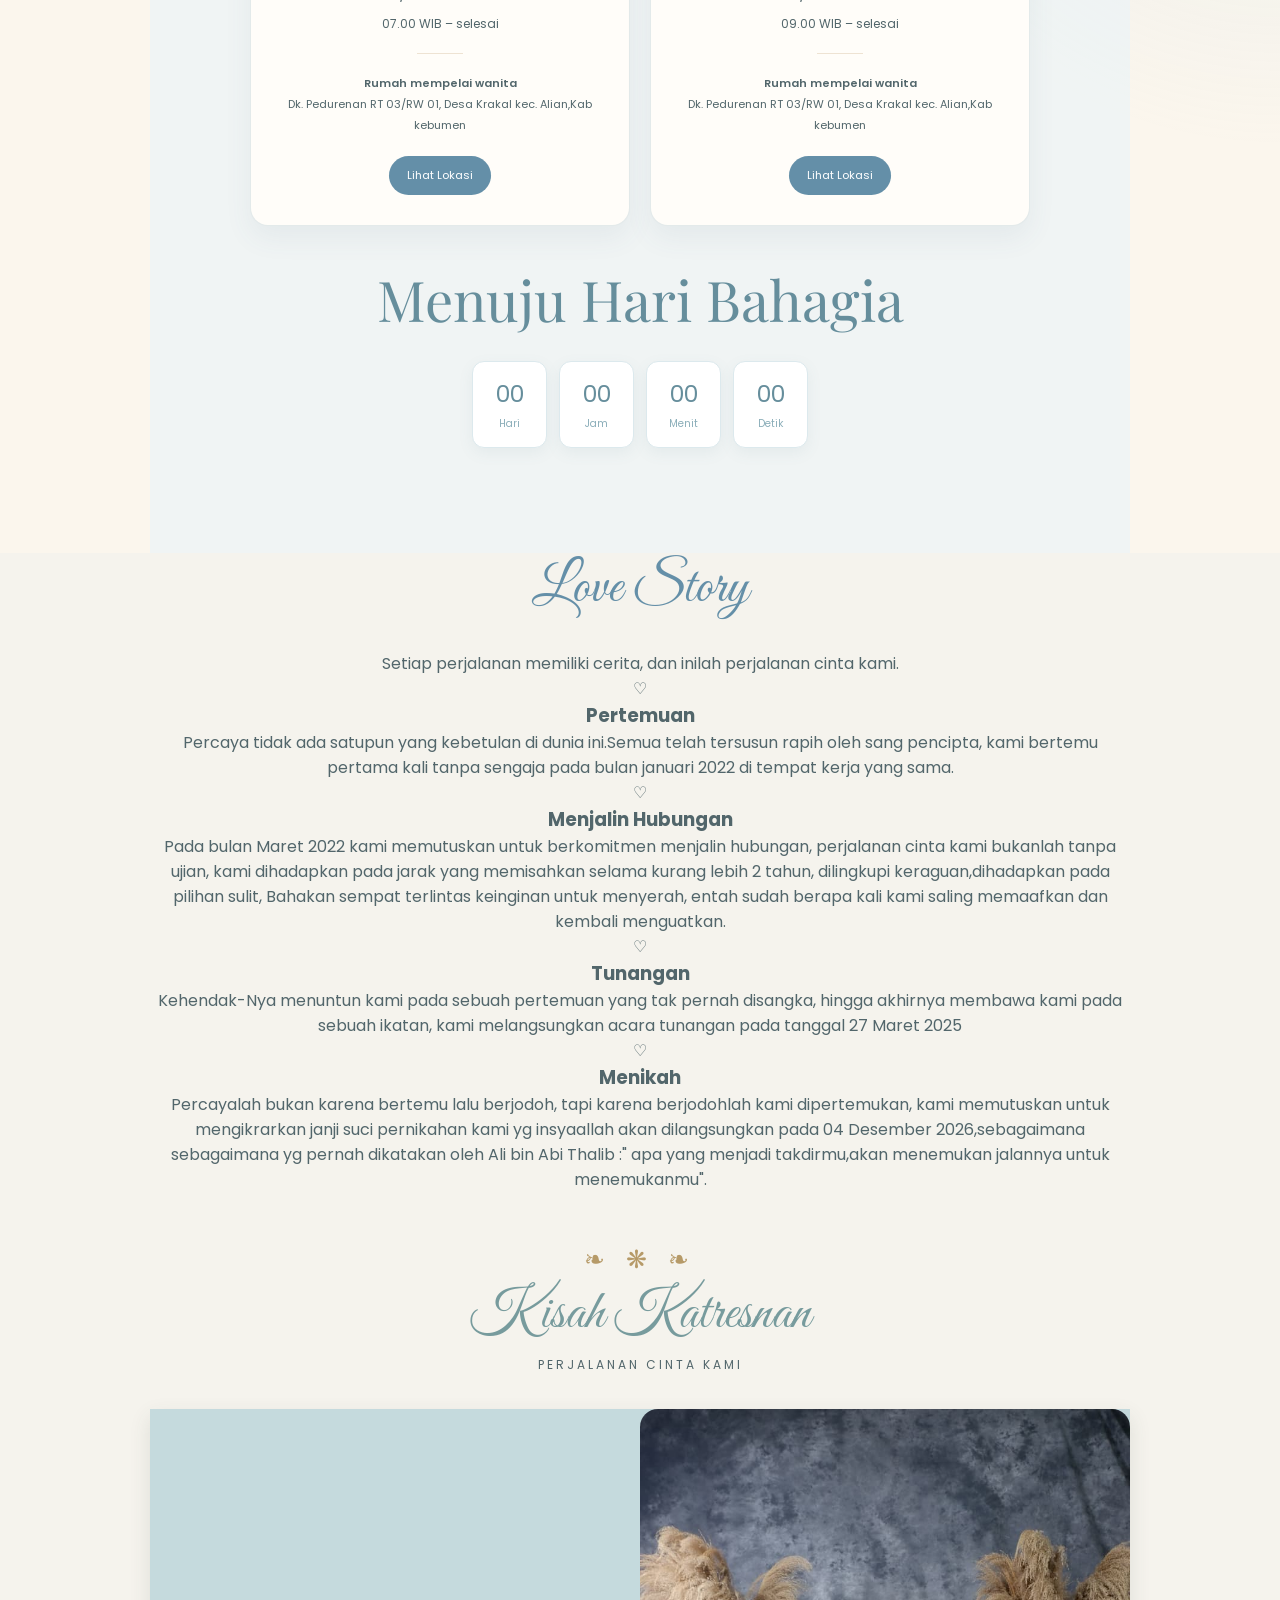
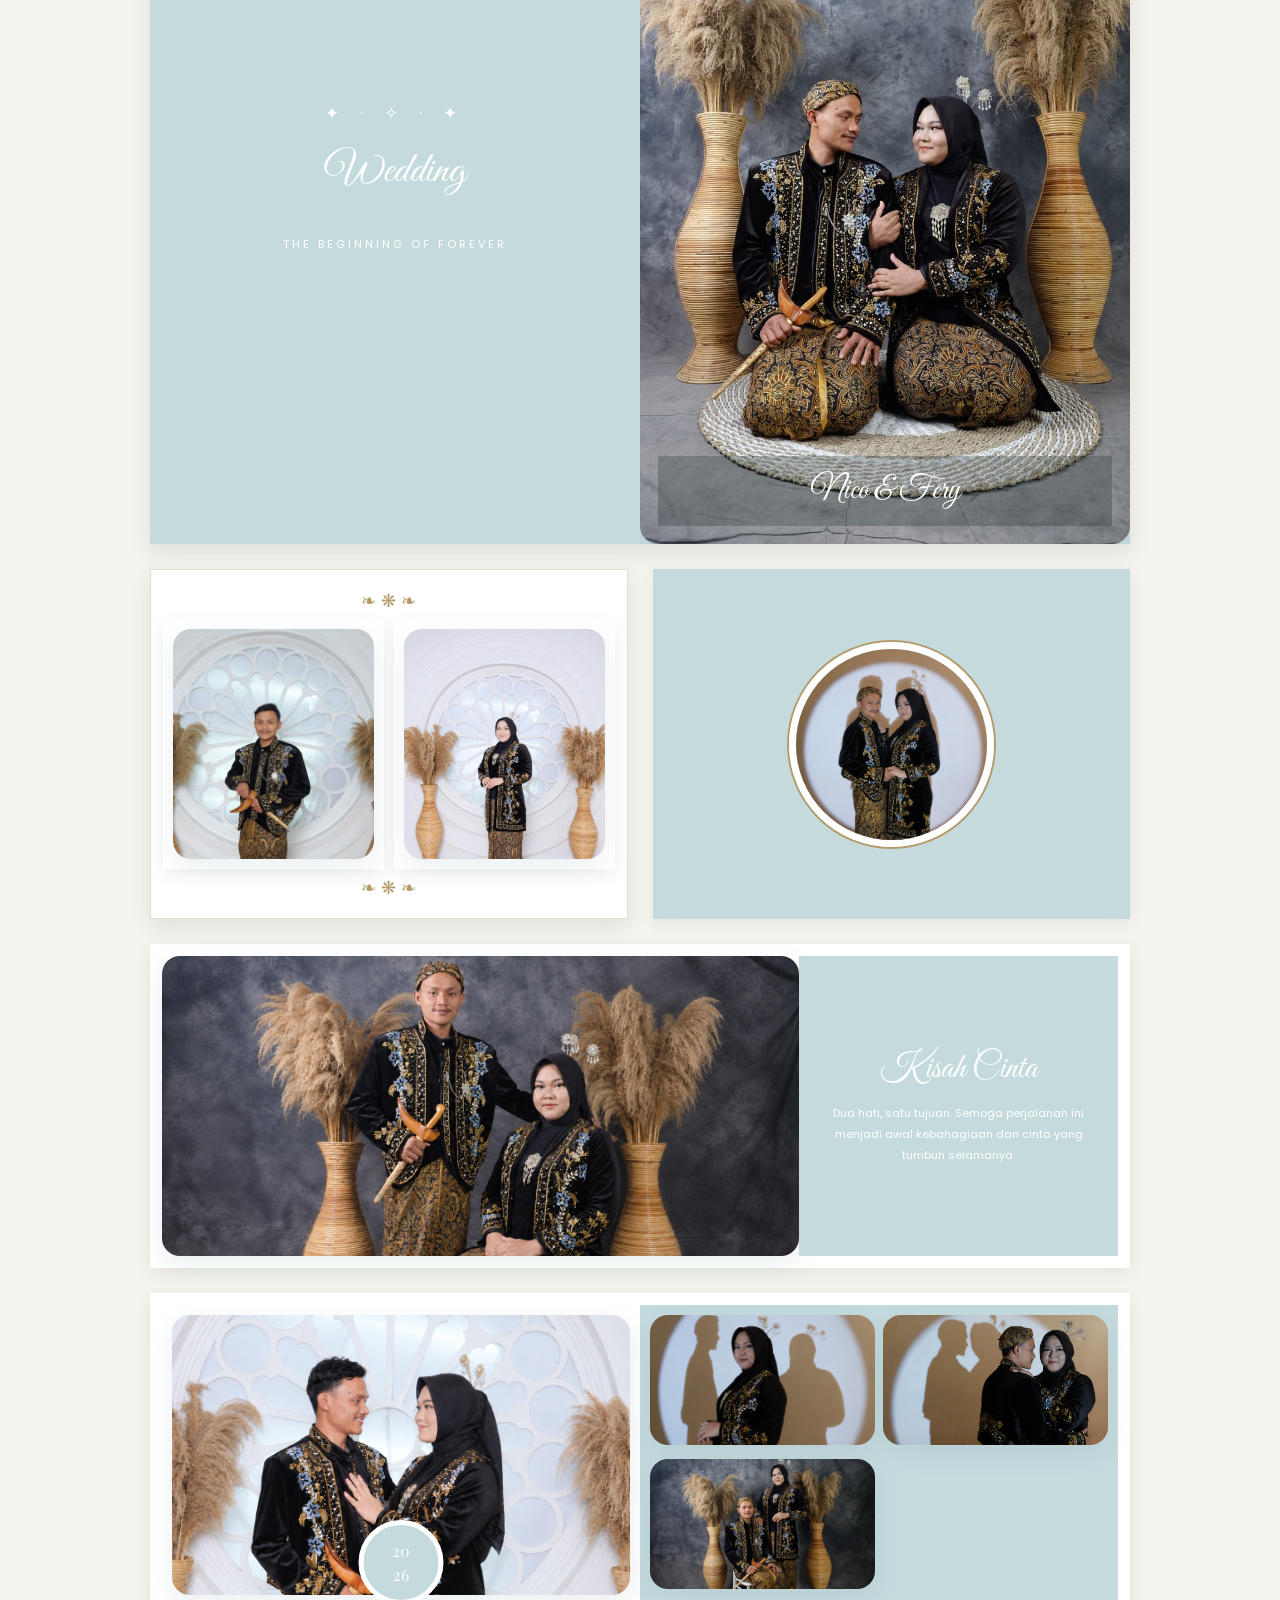
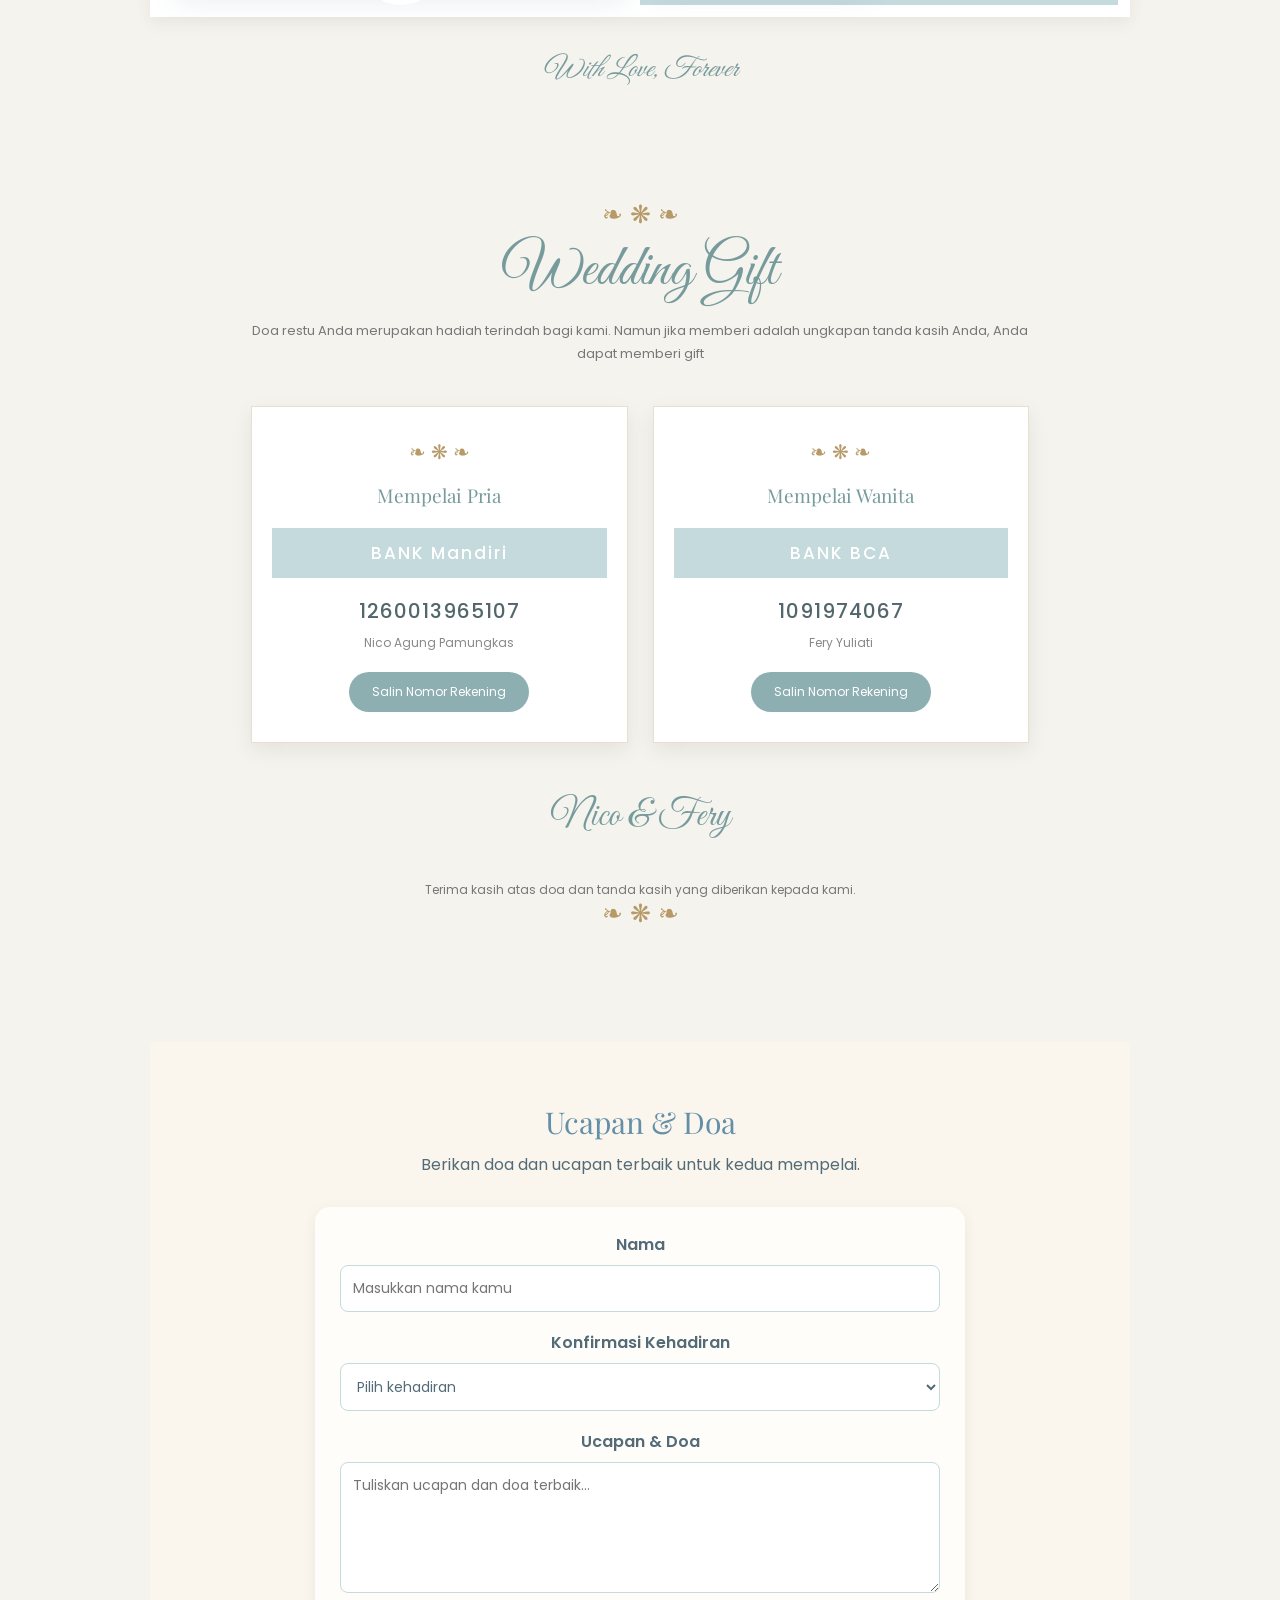
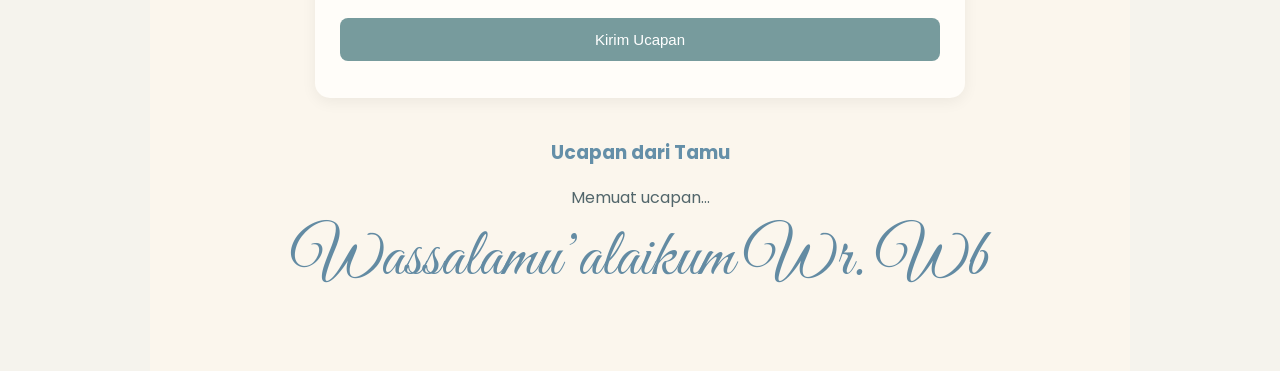
==== commit 87411cb0: "Update halaman-kedua.html" ====
--- a/halaman-kedua.html
+++ b/halaman-kedua.html
@@ -15,7 +15,7 @@
 <main class="details-page">
     <section class="intro section-card">
       <p class="eyebrow">DENGAN PENUH RASA SYUKUR</p>
-      <h1>Assalamu’alaikum</h1>
+      <h1>Assalamu’alaikum Wr. Wb</h1>
       <p class="intro-text">
         Dengan memohon rahmat dan ridho Allah SWT, kami bermaksud
         menyelenggarakan pernikahan putra-putri kami. Merupakan kebahagiaan
@@ -1128,8 +1128,8 @@
                 <p>Memuat ucapan...</p>
             </div>
         </div>
-
     </div>
+  <h1>Wassalamu’alaikum Wr. Wb</h1>
 </section>
 <audio id="weddingMusic" loop>
     <source src="lagu.mp3" type="audio/mpeg">
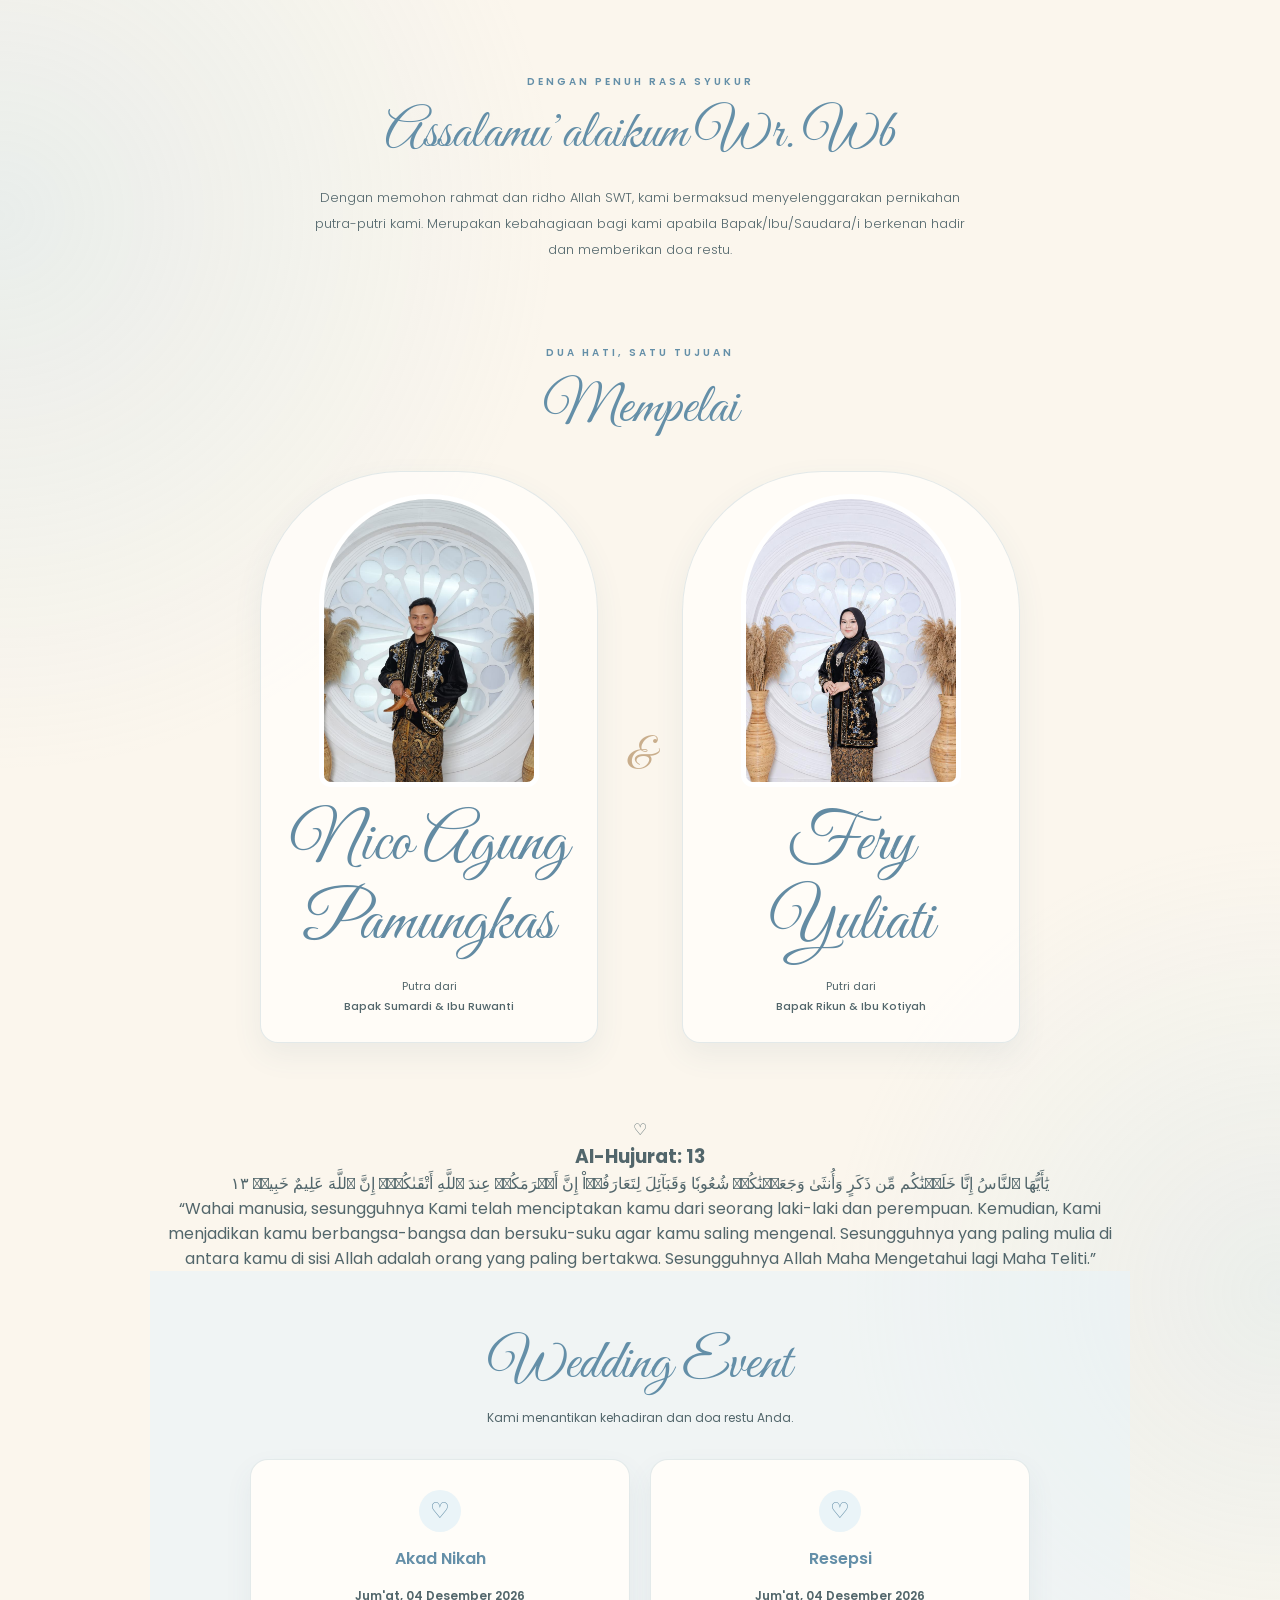
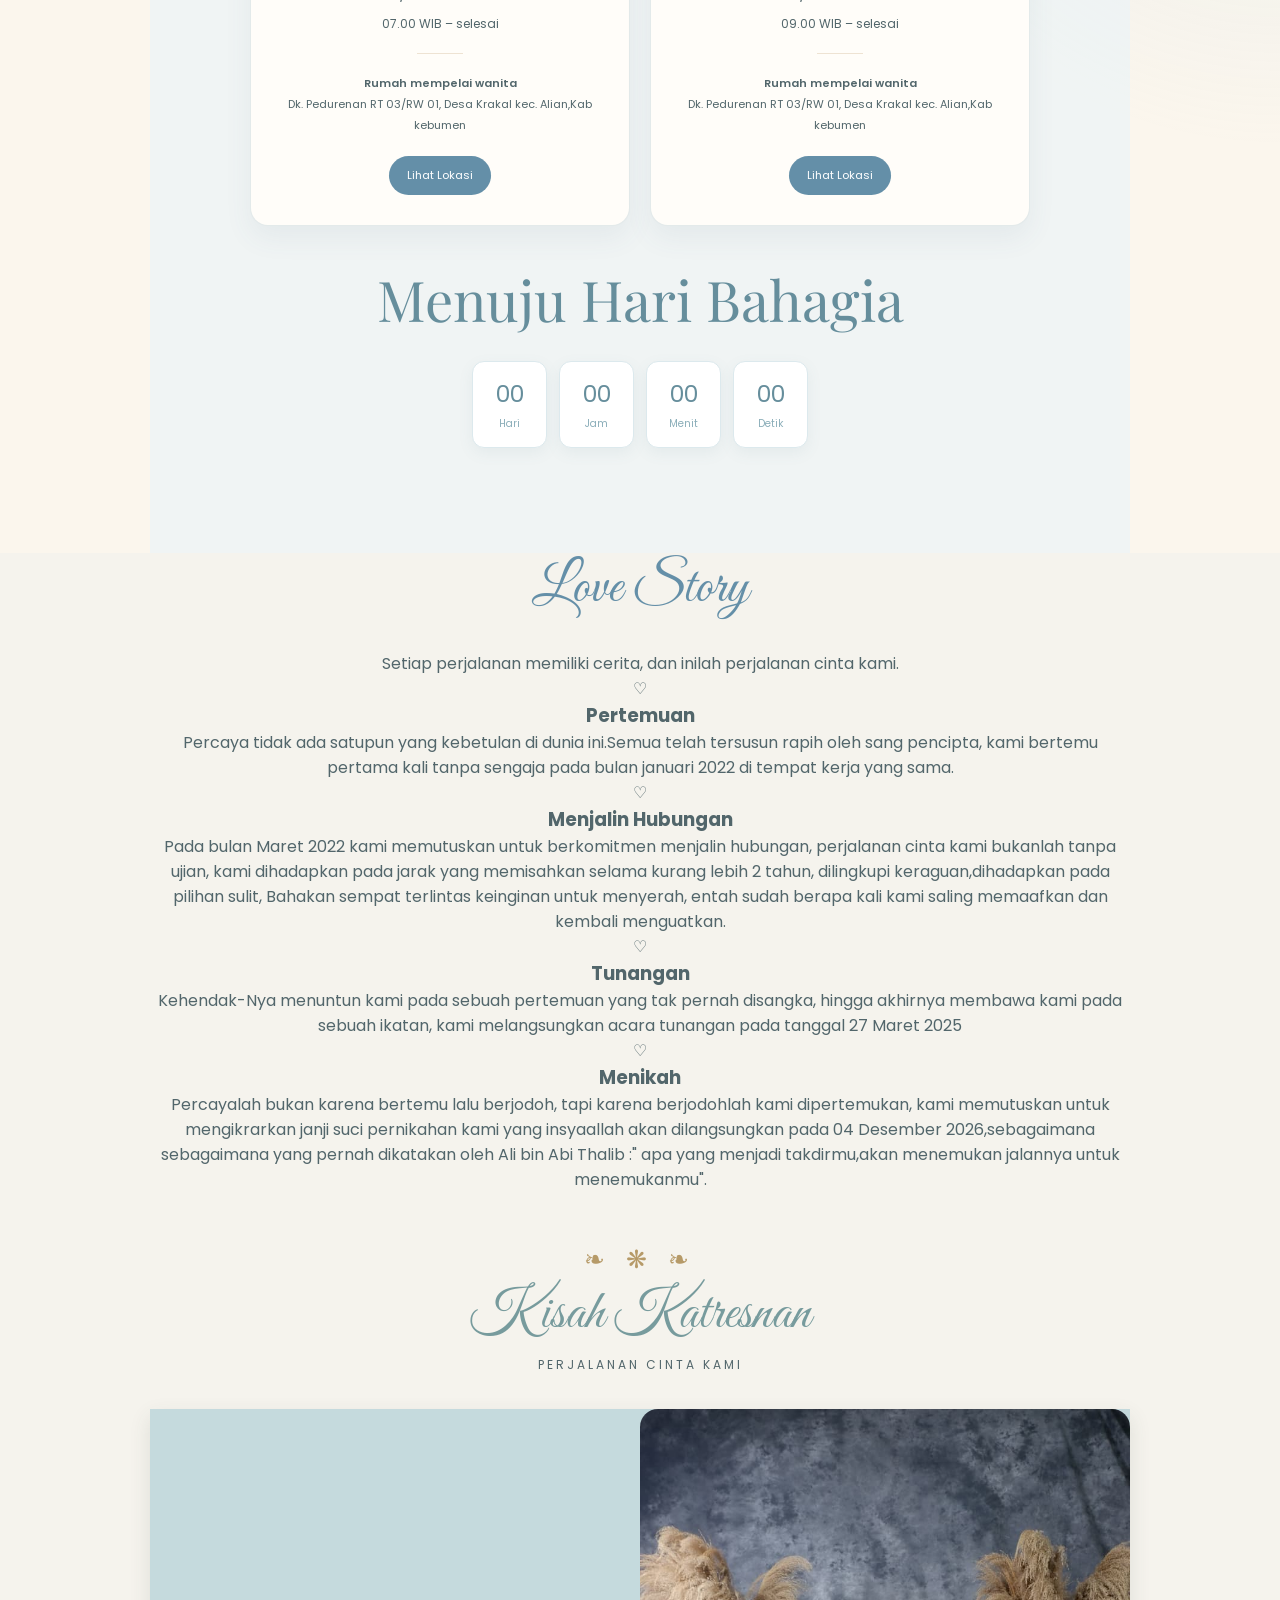
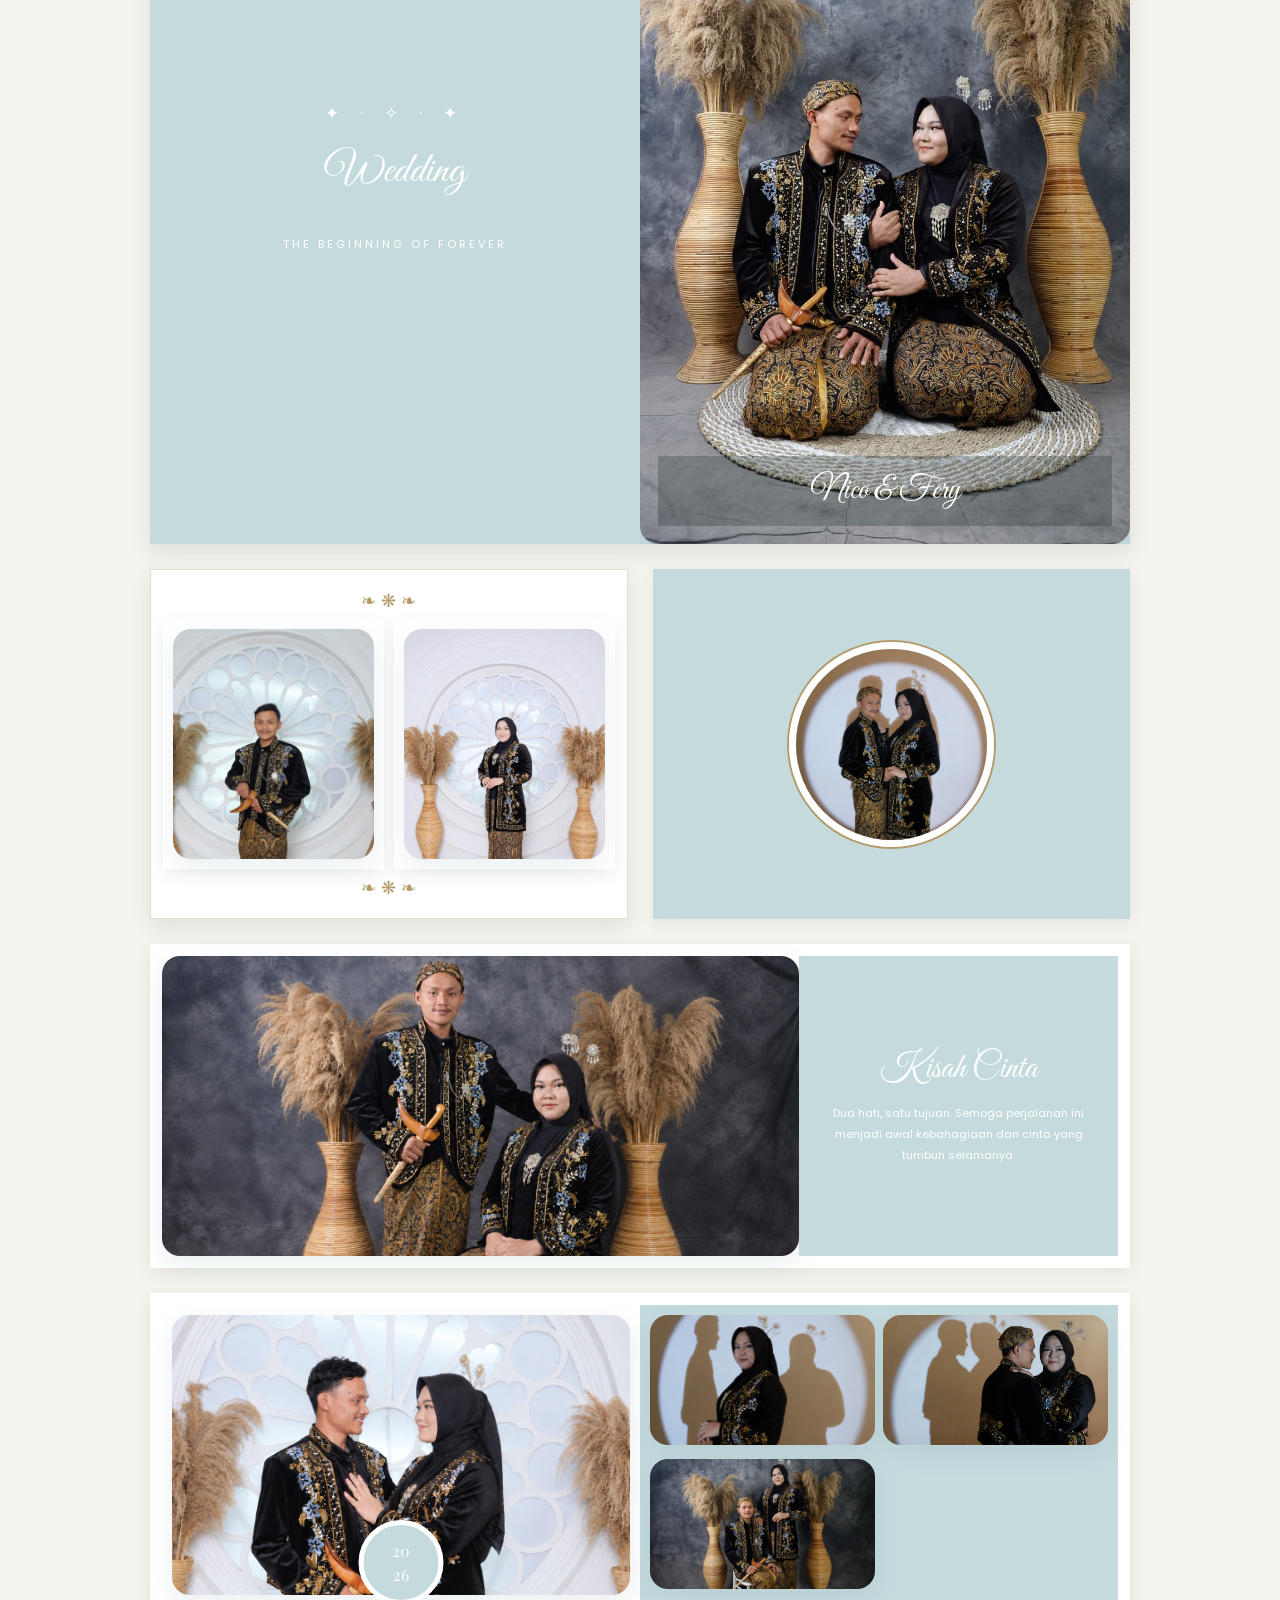
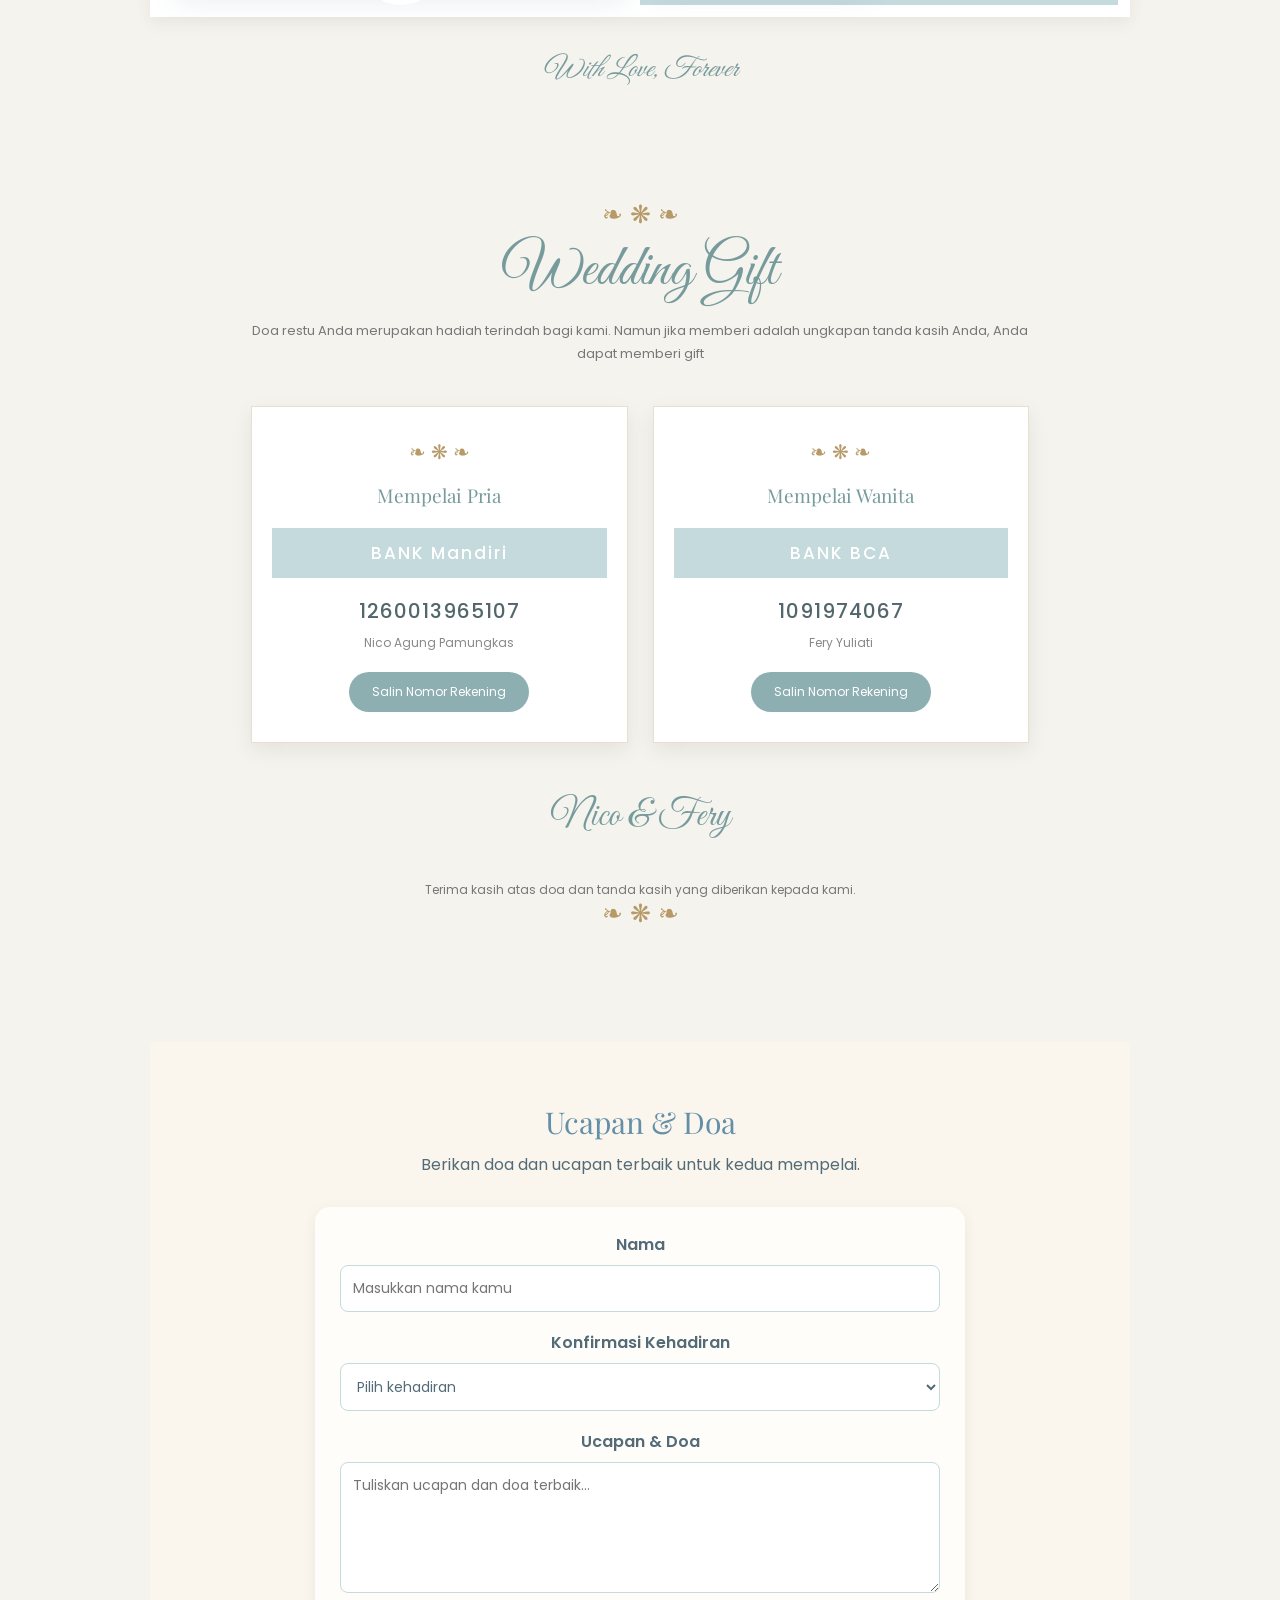
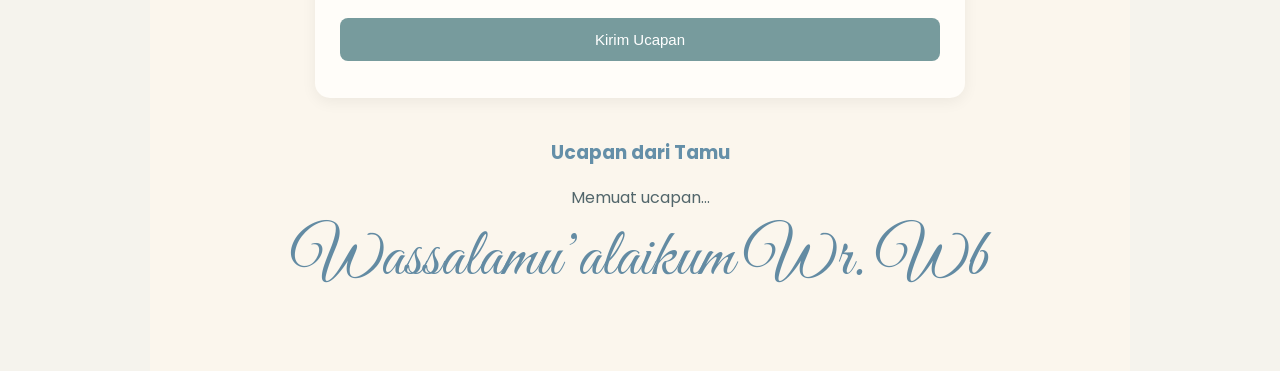
==== commit a0c2c2f0: "Update halaman-kedua.html" ====
--- a/halaman-kedua.html
+++ b/halaman-kedua.html
@@ -182,8 +182,8 @@
 <p>
                     Percayalah bukan karena bertemu lalu berjodoh, tapi karena berjodohlah
                     kami dipertemukan, kami memutuskan untuk mengikrarkan janji suci pernikahan 
-                    kami yg insyaallah akan dilangsungkan pada 04 Desember 2026,sebagaimana
-                    sebagaimana yg pernah dikatakan oleh Ali bin Abi Thalib :" apa yang  
+                    kami yang insyaallah akan dilangsungkan pada 04 Desember 2026,sebagaimana
+                    sebagaimana yang pernah dikatakan oleh Ali bin Abi Thalib :" apa yang  
                     menjadi takdirmu,akan menemukan jalannya untuk menemukanmu".
 </p>
 </div>
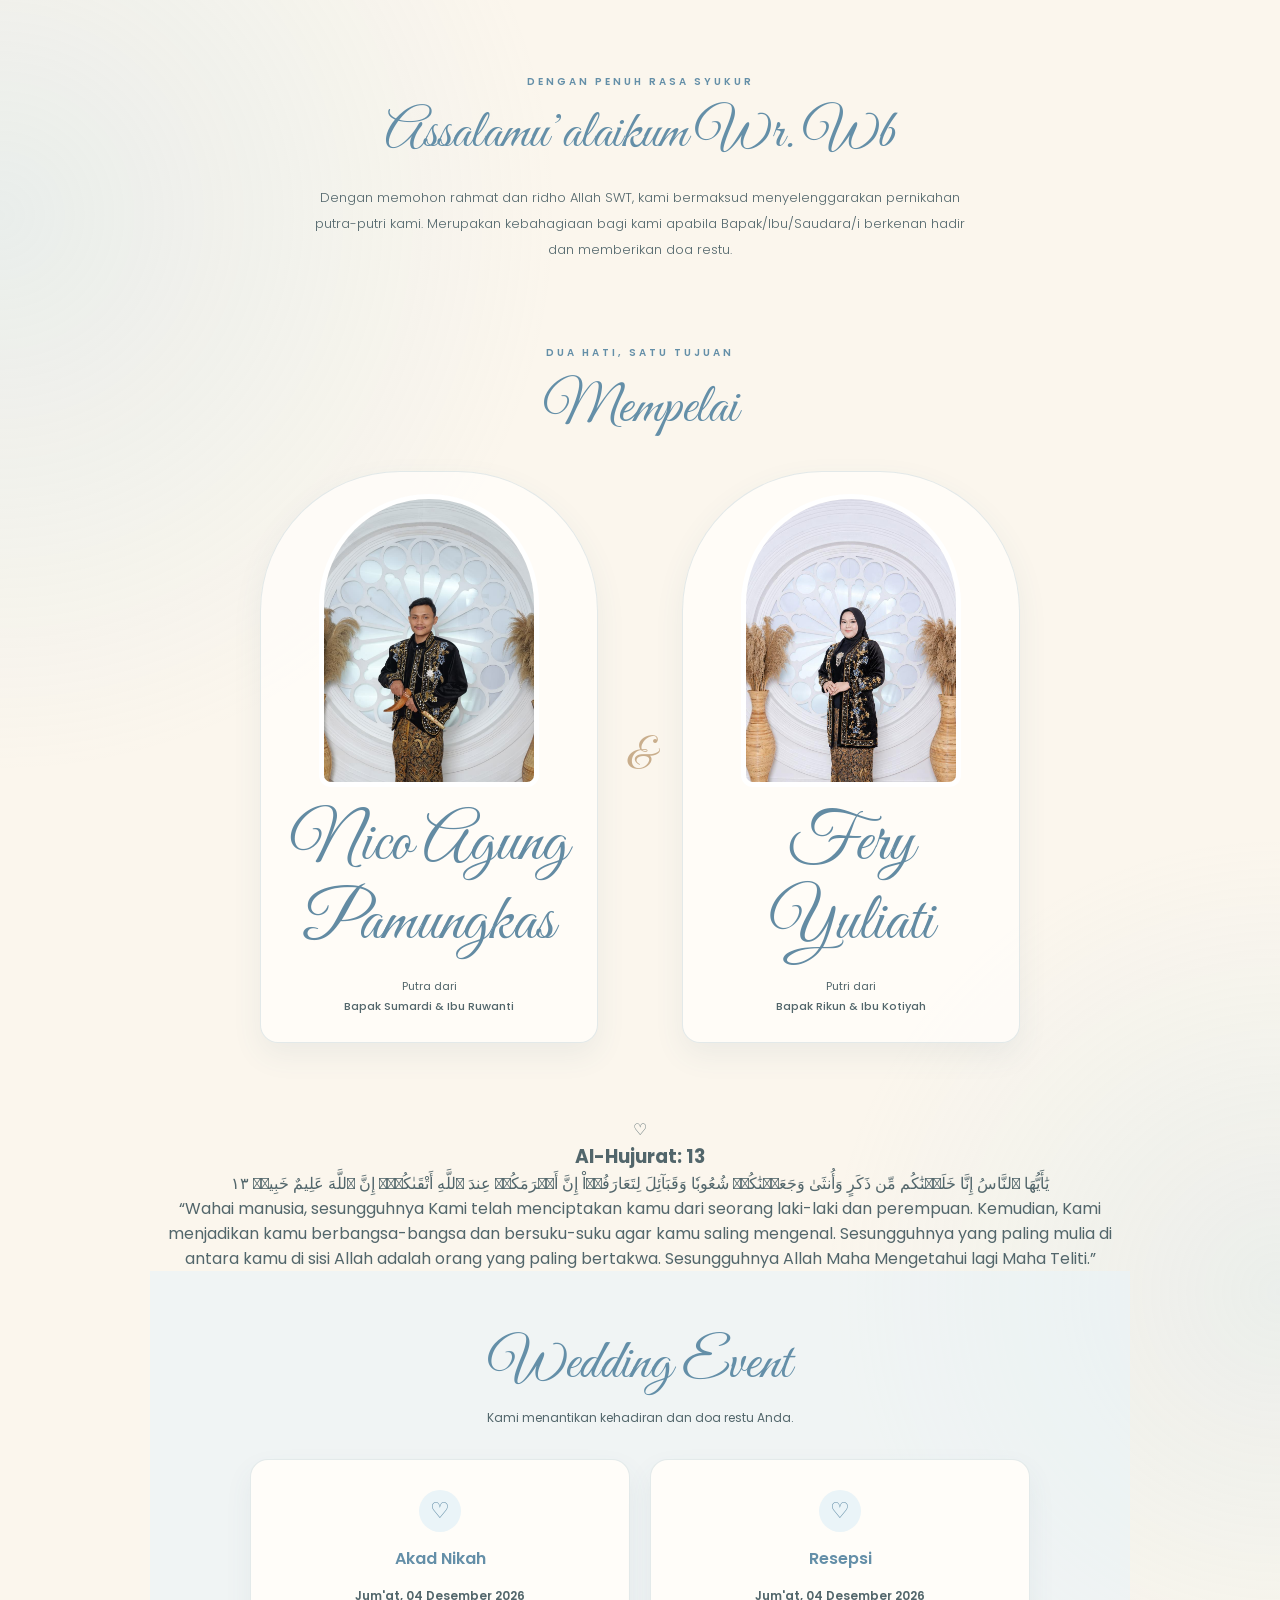
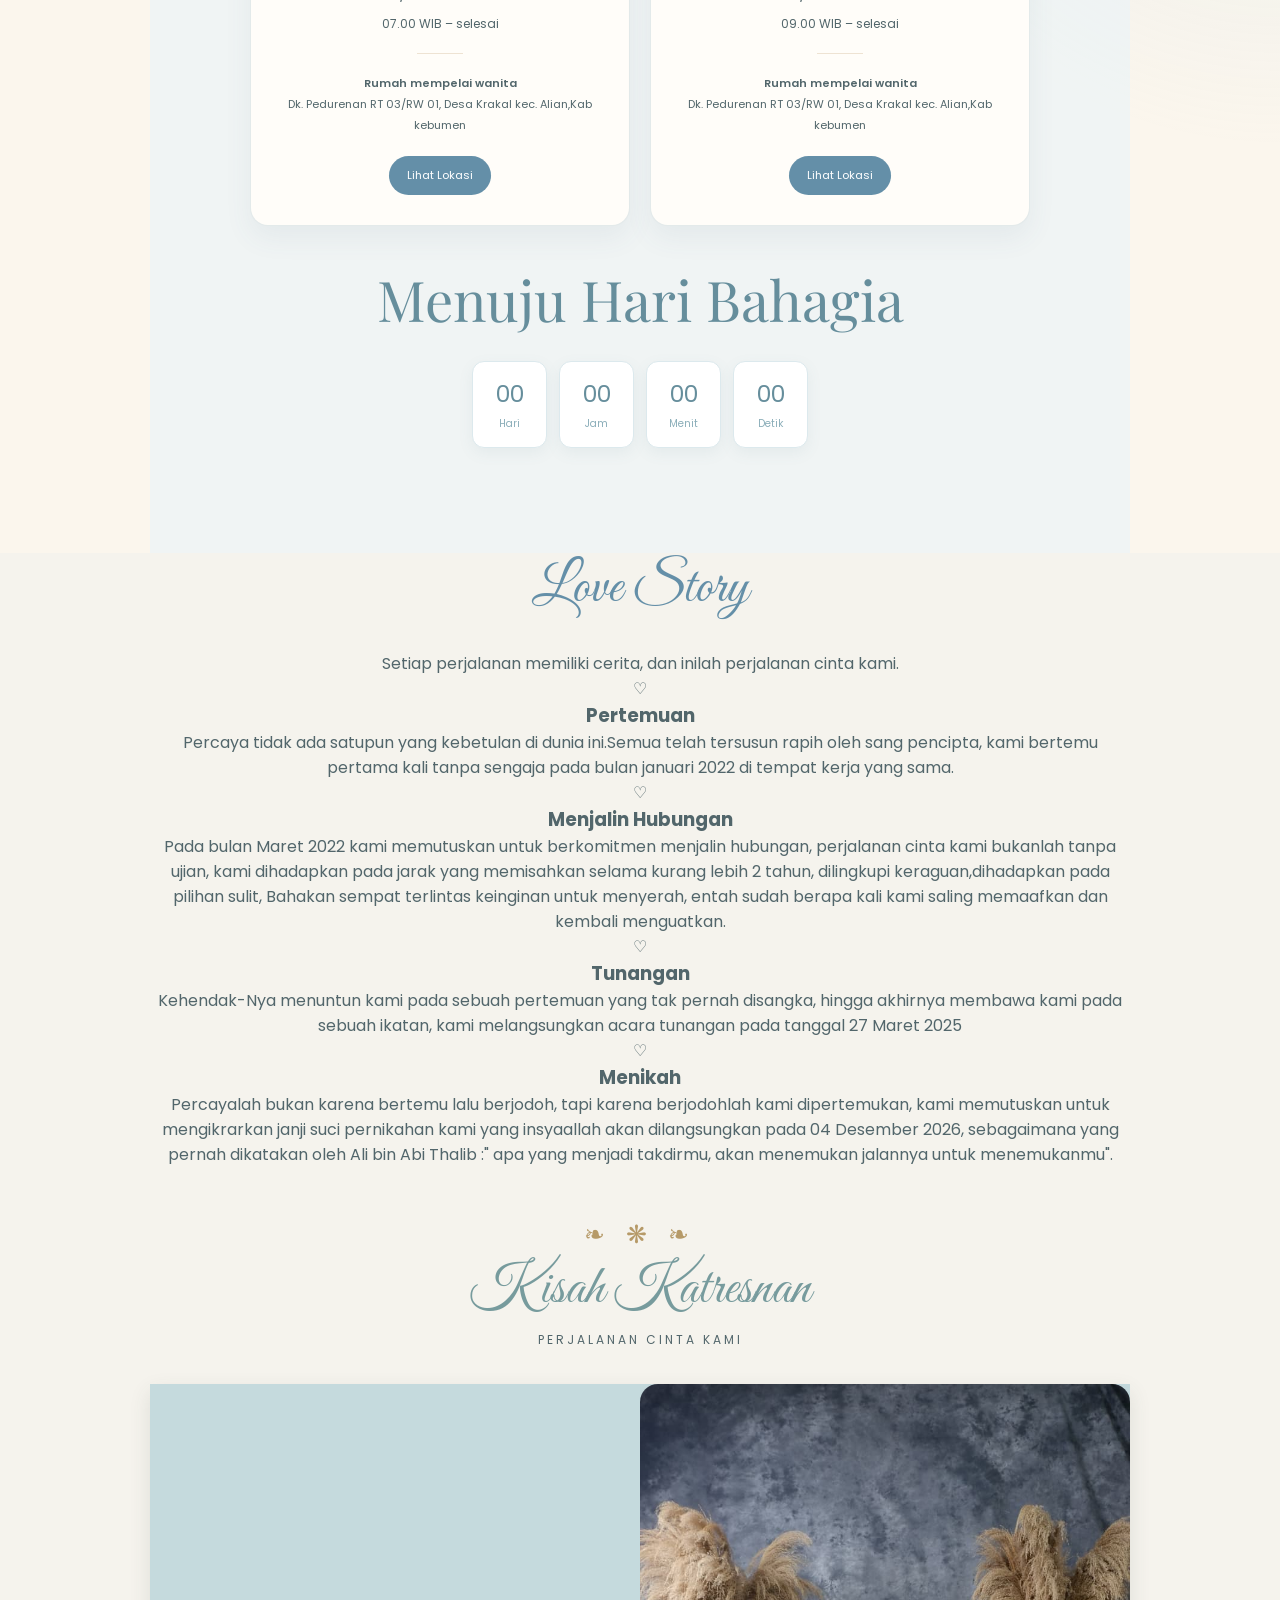
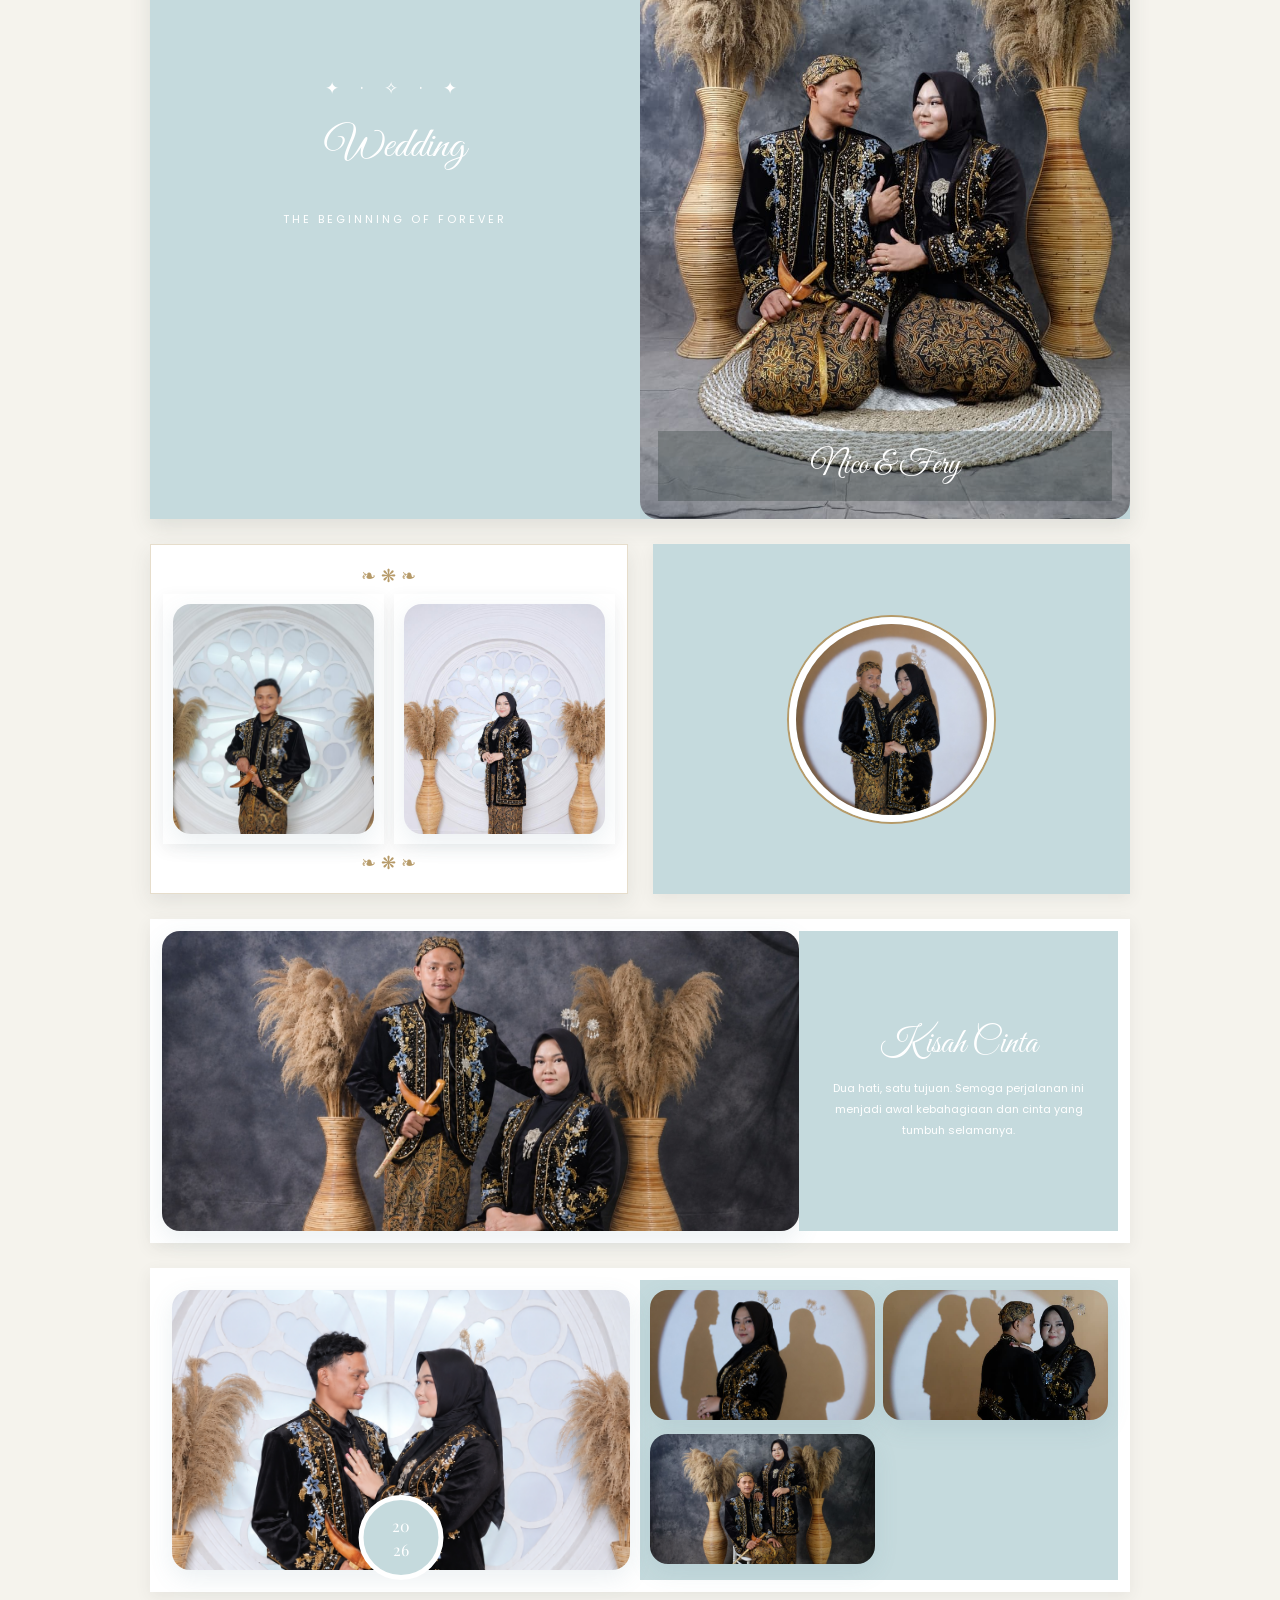
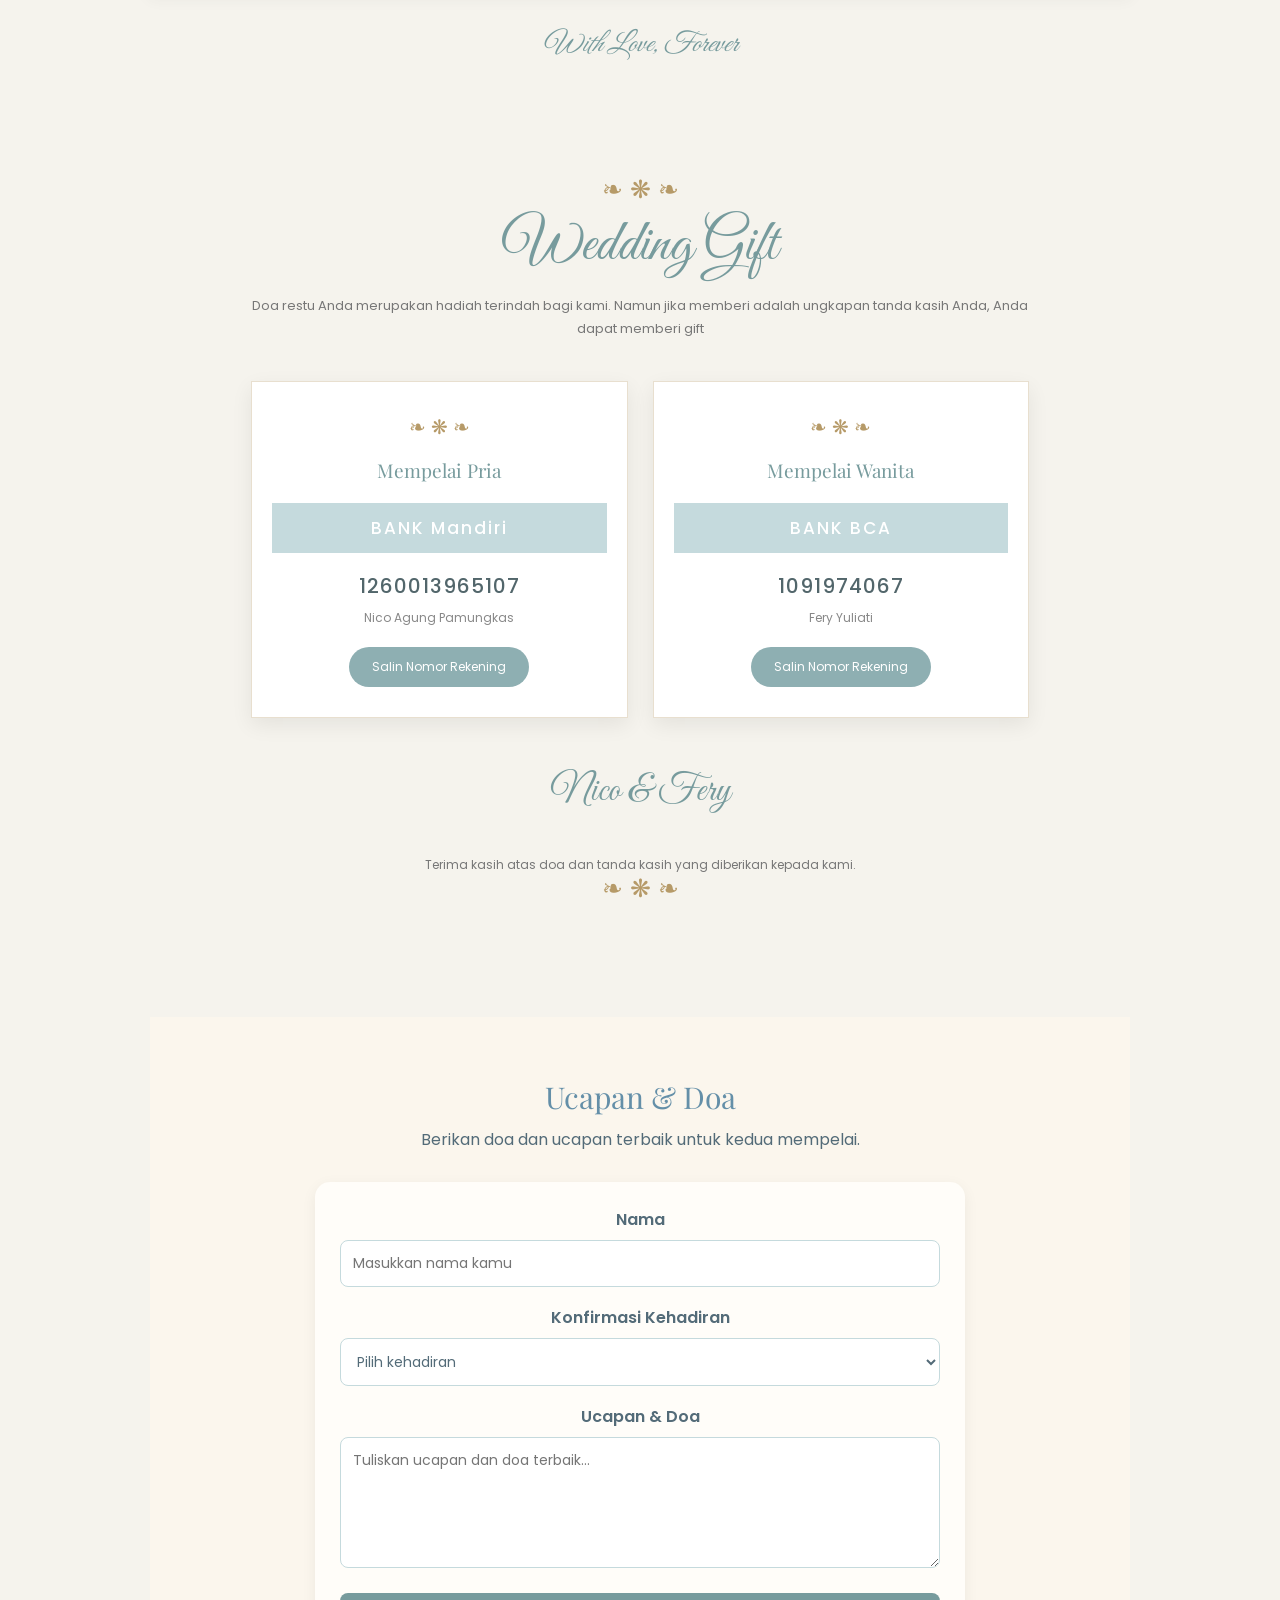
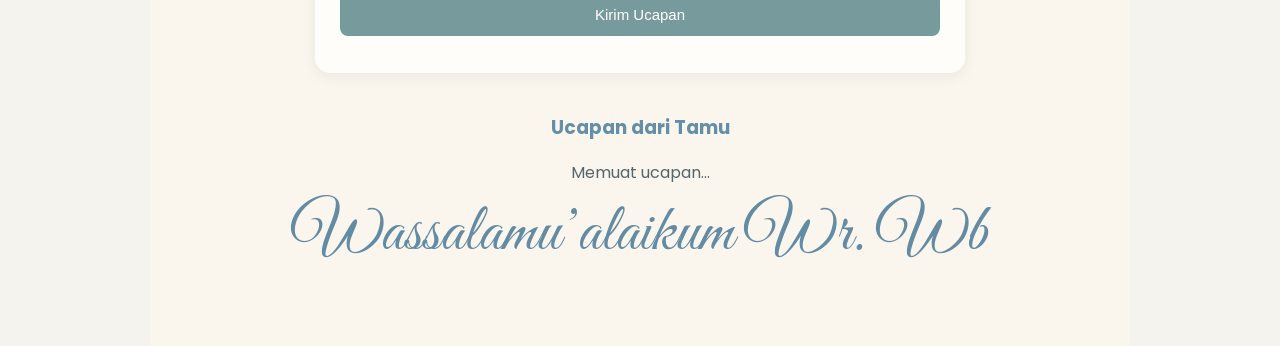
==== commit 671d8520: "Update halaman-kedua.html" ====
--- a/halaman-kedua.html
+++ b/halaman-kedua.html
@@ -182,9 +182,9 @@
 <p>
                     Percayalah bukan karena bertemu lalu berjodoh, tapi karena berjodohlah
                     kami dipertemukan, kami memutuskan untuk mengikrarkan janji suci pernikahan 
-                    kami yang insyaallah akan dilangsungkan pada 04 Desember 2026,sebagaimana
-                    sebagaimana yang pernah dikatakan oleh Ali bin Abi Thalib :" apa yang  
-                    menjadi takdirmu,akan menemukan jalannya untuk menemukanmu".
+                    kami yang insyaallah akan dilangsungkan pada 04 Desember 2026, sebagaimana
+                    yang pernah dikatakan oleh Ali bin Abi Thalib :" apa yang  
+                    menjadi takdirmu, akan menemukan jalannya untuk menemukanmu".
 </p>
 </div>
 </article>
